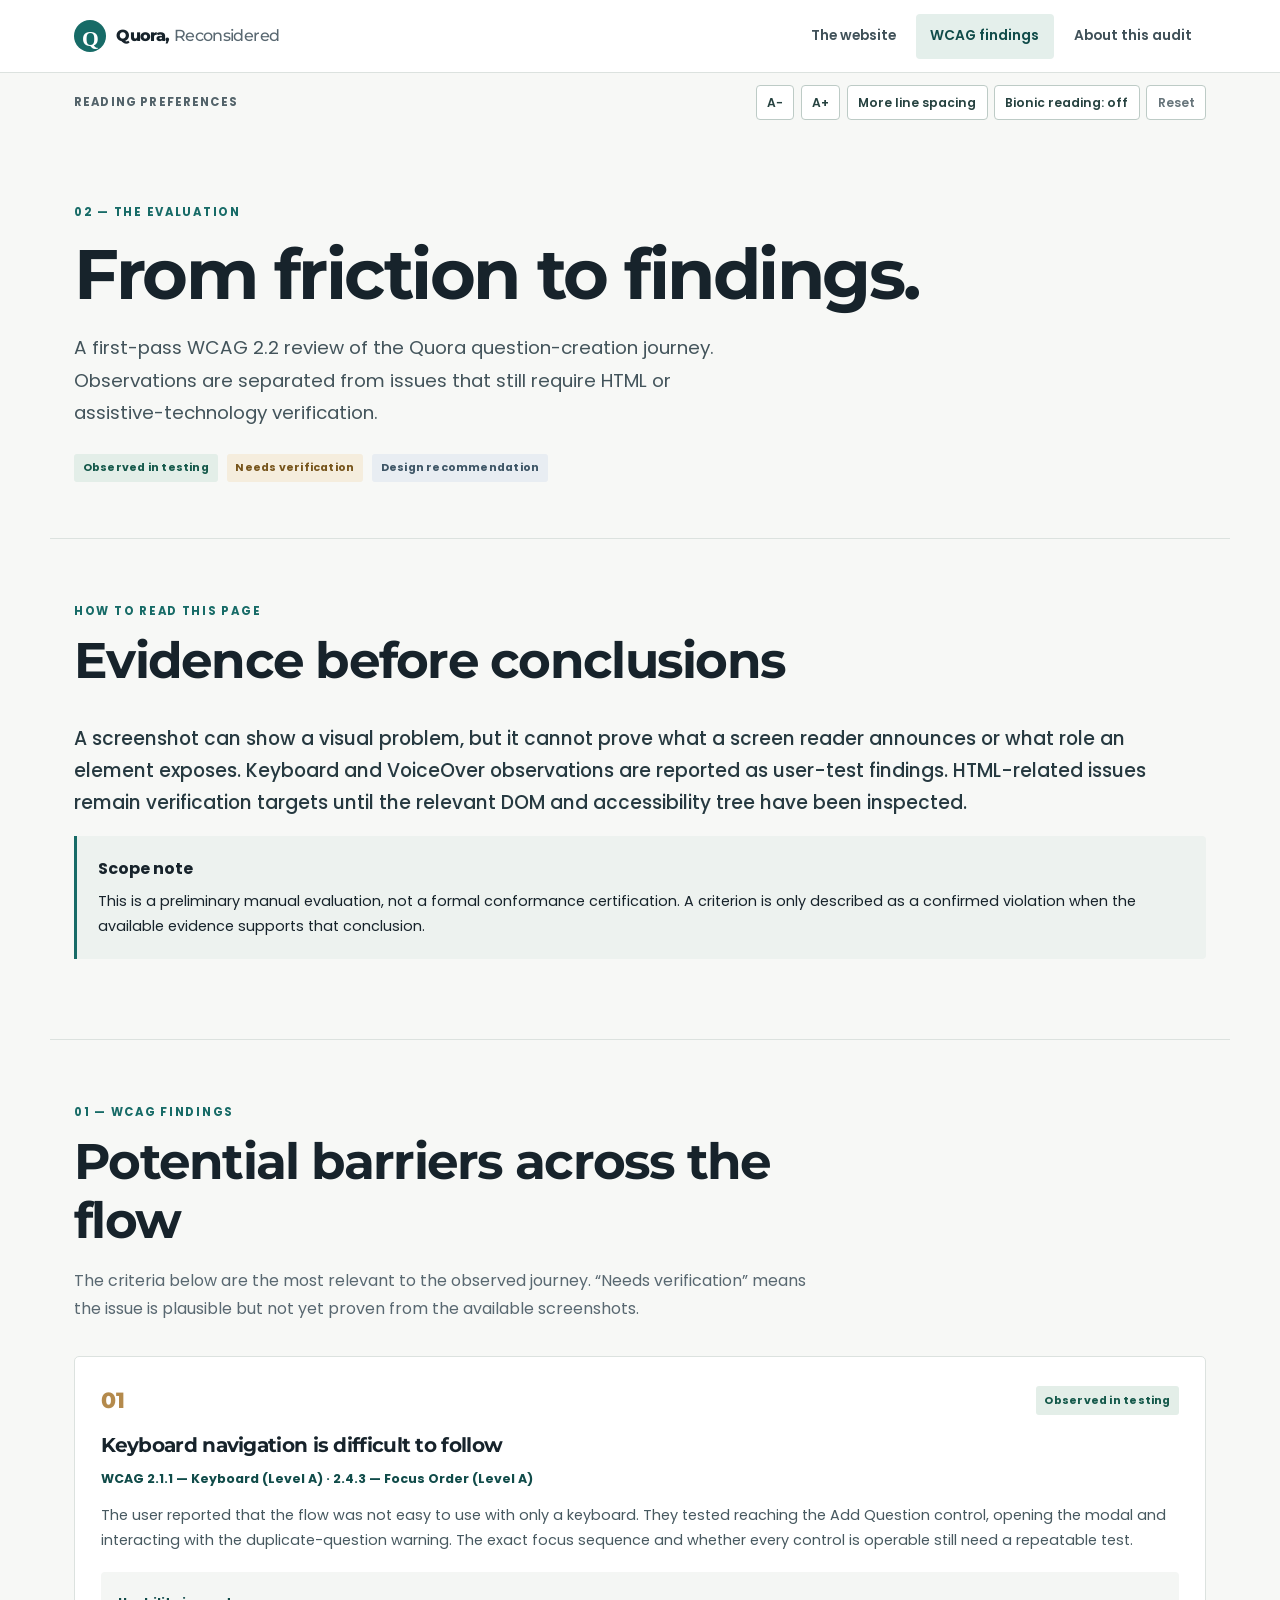
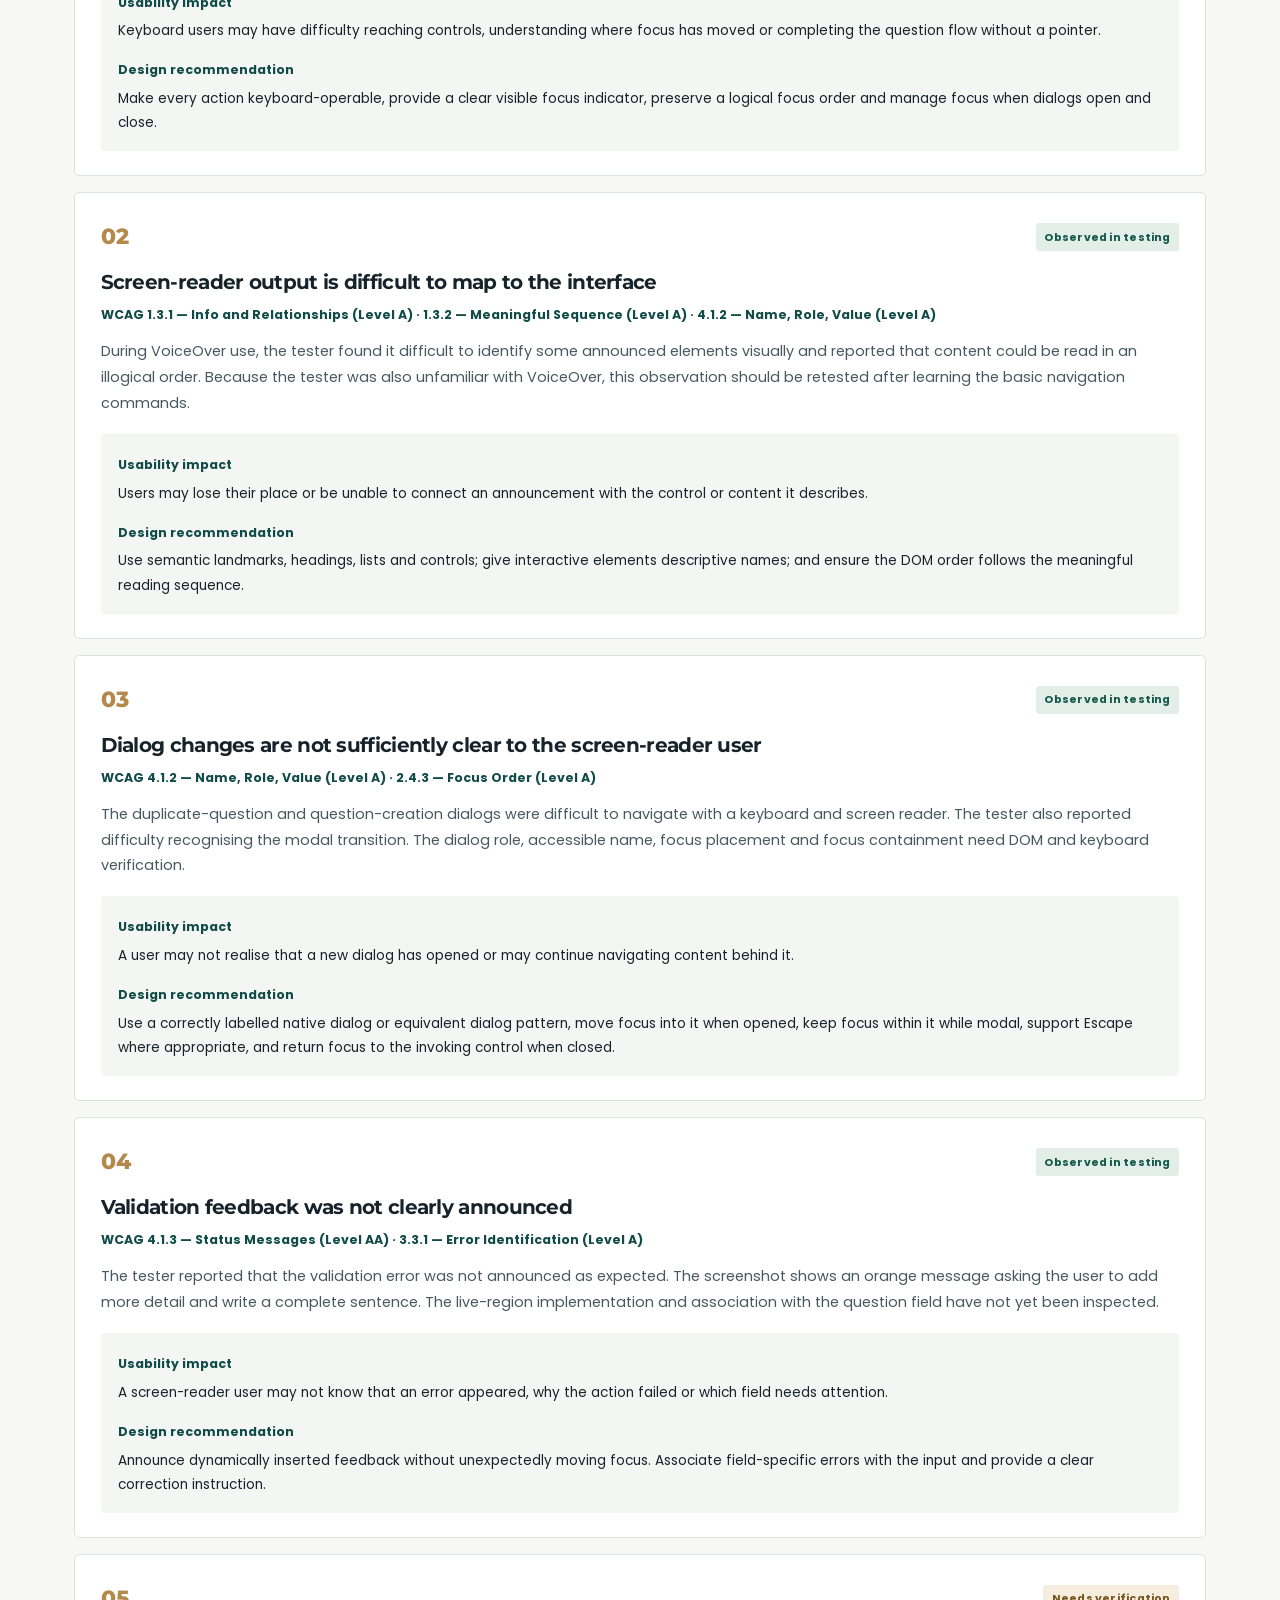
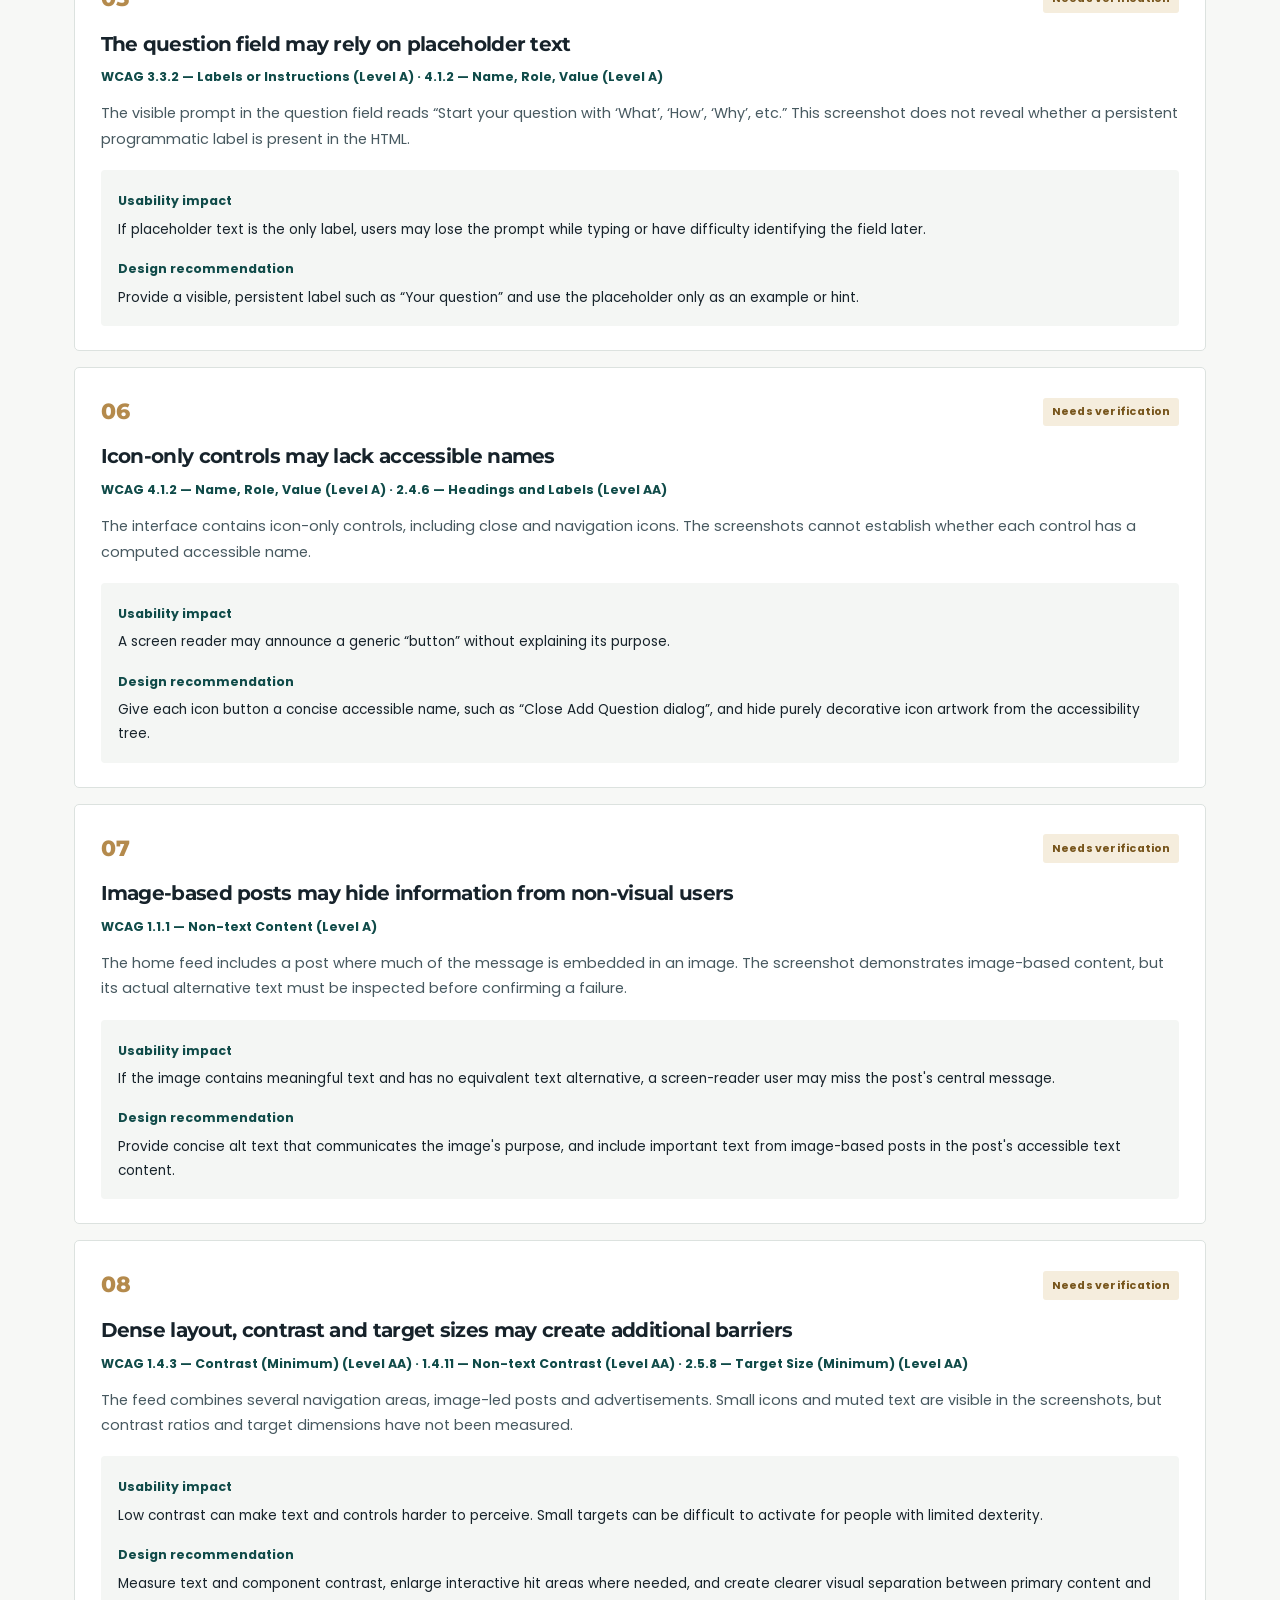
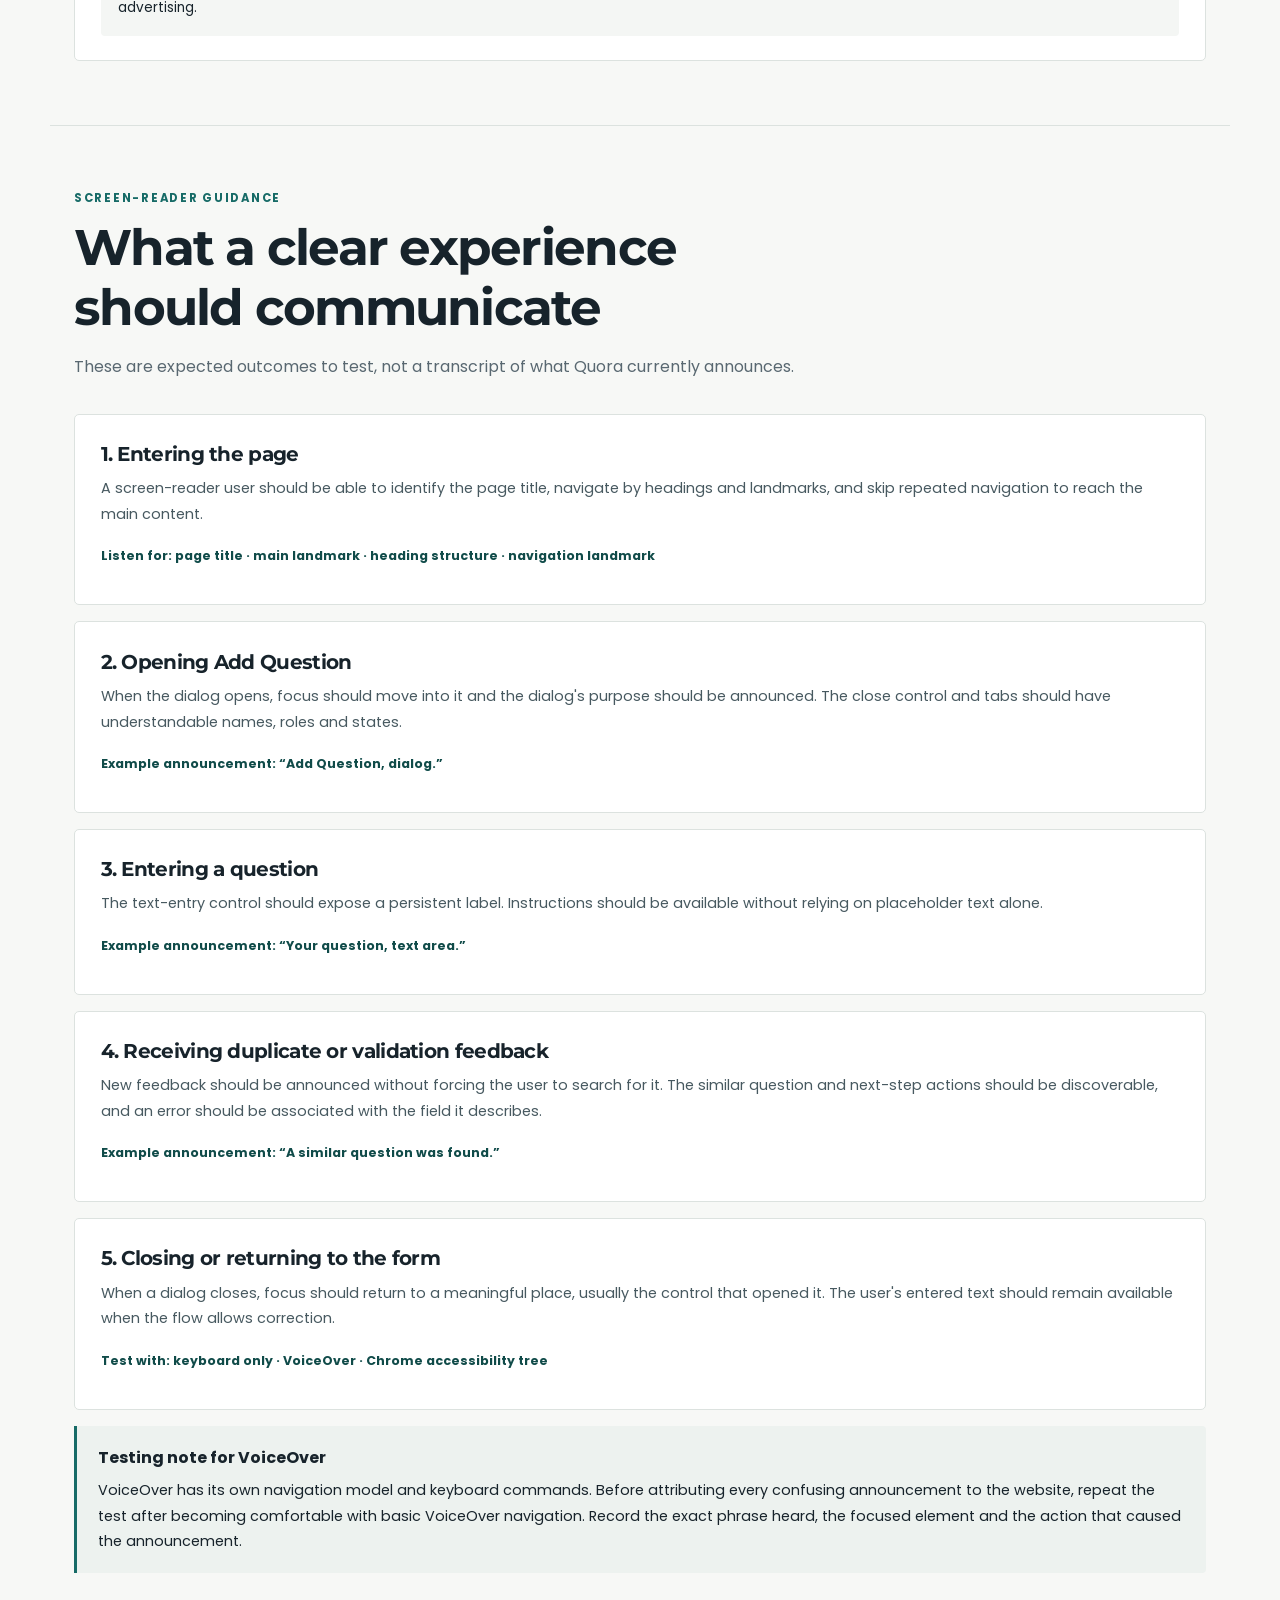
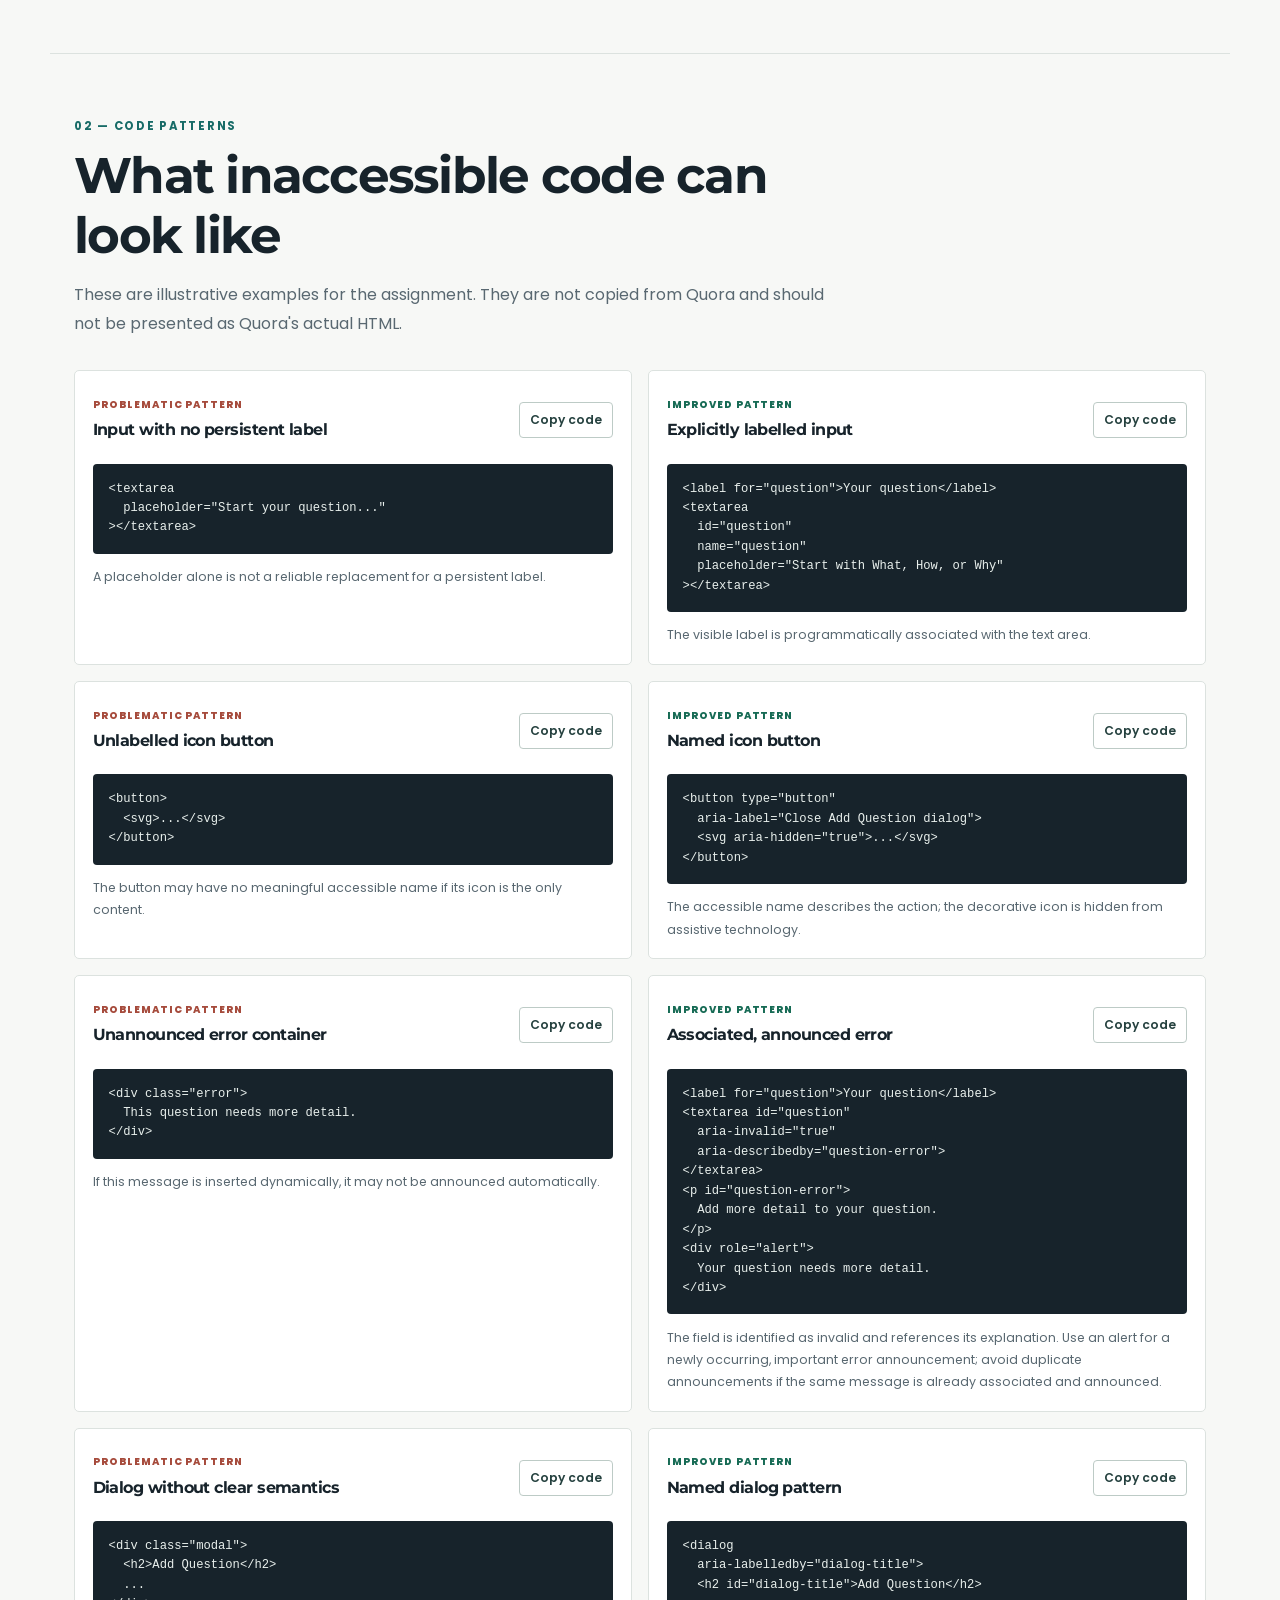
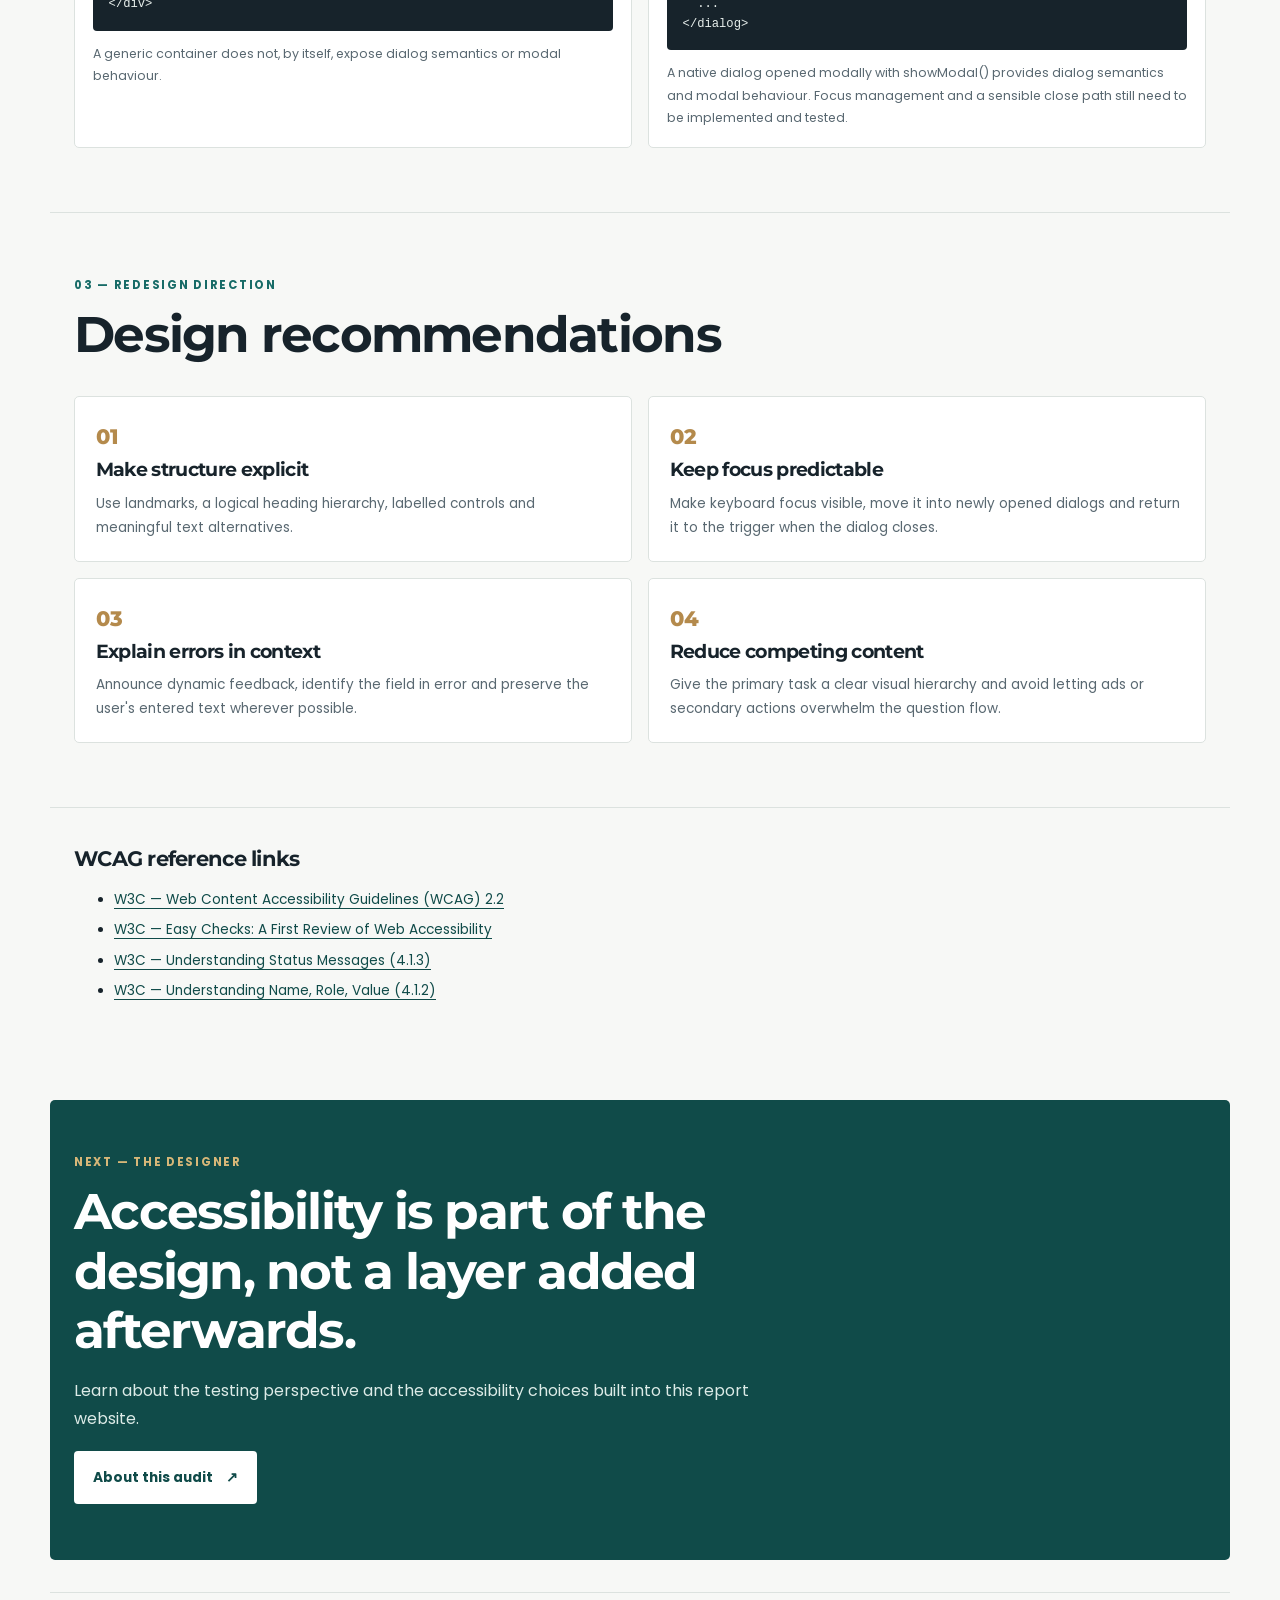
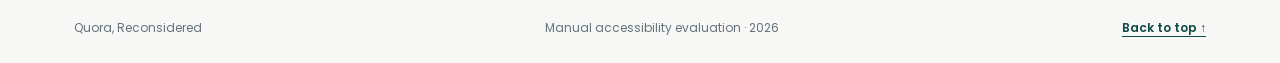
==== guidelines.html @ b7871a00 "Add files via upload" ====
<!doctype html>
<html lang="en">
<head>
  <meta charset="utf-8">
  <meta name="viewport" content="width=device-width, initial-scale=1">
  <meta name="description" content="WCAG 2.2 findings, observed barriers, code examples and accessible design recommendations for Quora's question-creation flow.">
  <title>WCAG Findings — Quora, Reconsidered</title>
  <link rel="preconnect" href="https://fonts.googleapis.com">
  <link rel="preconnect" href="https://fonts.gstatic.com" crossorigin>
  <link href="https://fonts.googleapis.com/css2?family=Montserrat:wght@500;600;700;800&family=Poppins:wght@400;500;600;700&display=swap" rel="stylesheet">
  <link rel="stylesheet" href="styles.css">
  <script src="script.js" defer></script>
</head>
<body>
  <a class="skip-link" href="#main">Skip to main content</a>
  <header class="site-header"><div class="header-inner">
    <a class="brand" href="index.html" aria-label="Quora, Reconsidered home"><span class="brand-mark" aria-hidden="true">Q</span><span>Quora, <span class="brand-light">Reconsidered</span></span></a>
    <nav class="primary-nav" aria-label="Main navigation"><a href="index.html">The website</a><a href="guidelines.html" aria-current="page">WCAG findings</a><a href="about.html">About this audit</a></nav>
  </div></header>
  <div class="reading-tools" role="region" aria-label="Reading preferences"><span class="tools-label">Reading preferences</span><div class="tool-controls">
    <button type="button" id="font-smaller" class="tool-button" aria-label="Decrease paragraph text size">A−</button><button type="button" id="font-larger" class="tool-button" aria-label="Increase paragraph text size">A+</button><button type="button" id="spacing-toggle" class="tool-button" aria-pressed="false">More line spacing</button><button type="button" id="bionic-toggle" class="tool-button" aria-pressed="false">Bionic reading: off</button><button type="button" id="reset-reading" class="tool-button tool-button-muted">Reset</button><span id="reading-status" class="sr-only" aria-live="polite"></span>
  </div></div>
  <main id="main" tabindex="-1">
    <section class="page-shell page-hero compact-hero">
      <p class="eyebrow">02 — The evaluation</p><h1>From friction to findings.</h1>
      <p class="hero-intro">A first-pass WCAG 2.2 review of the Quora question-creation journey. Observations are separated from issues that still require HTML or assistive-technology verification.</p>
      <div class="legend-row"><span class="status status-observed">Observed in testing</span><span class="status status-verify">Needs verification</span><span class="status status-design">Design recommendation</span></div>
    </section>

    <section class="page-shell section-block" aria-labelledby="approach-title">
      <div class="section-heading"><p class="eyebrow">How to read this page</p><h2 id="approach-title">Evidence before conclusions</h2></div>
      <p class="lead">A screenshot can show a visual problem, but it cannot prove what a screen reader announces or what role an element exposes. Keyboard and VoiceOver observations are reported as user-test findings. HTML-related issues remain verification targets until the relevant DOM and accessibility tree have been inspected.</p>
      <div class="callout"><strong>Scope note</strong><p>This is a preliminary manual evaluation, not a formal conformance certification. A criterion is only described as a confirmed violation when the available evidence supports that conclusion.</p></div>
    </section>

    <section class="page-shell section-block" aria-labelledby="findings-title">
      <div class="section-heading"><p class="eyebrow">01 — WCAG findings</p><h2 id="findings-title">Potential barriers across the flow</h2><p class="section-summary">The criteria below are the most relevant to the observed journey. “Needs verification” means the issue is plausible but not yet proven from the available screenshots.</p></div>
      <div class="finding-list">
        <article class="finding-card">
          <div class="finding-top"><span class="finding-number">01</span><span class="status status-observed">Observed in testing</span></div>
          <h3>Keyboard navigation is difficult to follow</h3>
          <p class="criterion">WCAG 2.1.1 — Keyboard (Level A) · 2.4.3 — Focus Order (Level A)</p>
          <p>The user reported that the flow was not easy to use with only a keyboard. They tested reaching the Add Question control, opening the modal and interacting with the duplicate-question warning. The exact focus sequence and whether every control is operable still need a repeatable test.</p>
          <div class="finding-detail"><strong>Usability impact</strong><p>Keyboard users may have difficulty reaching controls, understanding where focus has moved or completing the question flow without a pointer.</p><strong>Design recommendation</strong><p>Make every action keyboard-operable, provide a clear visible focus indicator, preserve a logical focus order and manage focus when dialogs open and close.</p></div>
        </article>
        <article class="finding-card">
          <div class="finding-top"><span class="finding-number">02</span><span class="status status-observed">Observed in testing</span></div>
          <h3>Screen-reader output is difficult to map to the interface</h3>
          <p class="criterion">WCAG 1.3.1 — Info and Relationships (Level A) · 1.3.2 — Meaningful Sequence (Level A) · 4.1.2 — Name, Role, Value (Level A)</p>
          <p>During VoiceOver use, the tester found it difficult to identify some announced elements visually and reported that content could be read in an illogical order. Because the tester was also unfamiliar with VoiceOver, this observation should be retested after learning the basic navigation commands.</p>
          <div class="finding-detail"><strong>Usability impact</strong><p>Users may lose their place or be unable to connect an announcement with the control or content it describes.</p><strong>Design recommendation</strong><p>Use semantic landmarks, headings, lists and controls; give interactive elements descriptive names; and ensure the DOM order follows the meaningful reading sequence.</p></div>
        </article>
        <article class="finding-card">
          <div class="finding-top"><span class="finding-number">03</span><span class="status status-observed">Observed in testing</span></div>
          <h3>Dialog changes are not sufficiently clear to the screen-reader user</h3>
          <p class="criterion">WCAG 4.1.2 — Name, Role, Value (Level A) · 2.4.3 — Focus Order (Level A)</p>
          <p>The duplicate-question and question-creation dialogs were difficult to navigate with a keyboard and screen reader. The tester also reported difficulty recognising the modal transition. The dialog role, accessible name, focus placement and focus containment need DOM and keyboard verification.</p>
          <div class="finding-detail"><strong>Usability impact</strong><p>A user may not realise that a new dialog has opened or may continue navigating content behind it.</p><strong>Design recommendation</strong><p>Use a correctly labelled native dialog or equivalent dialog pattern, move focus into it when opened, keep focus within it while modal, support Escape where appropriate, and return focus to the invoking control when closed.</p></div>
        </article>
        <article class="finding-card">
          <div class="finding-top"><span class="finding-number">04</span><span class="status status-observed">Observed in testing</span></div>
          <h3>Validation feedback was not clearly announced</h3>
          <p class="criterion">WCAG 4.1.3 — Status Messages (Level AA) · 3.3.1 — Error Identification (Level A)</p>
          <p>The tester reported that the validation error was not announced as expected. The screenshot shows an orange message asking the user to add more detail and write a complete sentence. The live-region implementation and association with the question field have not yet been inspected.</p>
          <div class="finding-detail"><strong>Usability impact</strong><p>A screen-reader user may not know that an error appeared, why the action failed or which field needs attention.</p><strong>Design recommendation</strong><p>Announce dynamically inserted feedback without unexpectedly moving focus. Associate field-specific errors with the input and provide a clear correction instruction.</p></div>
        </article>
        <article class="finding-card">
          <div class="finding-top"><span class="finding-number">05</span><span class="status status-verify">Needs verification</span></div>
          <h3>The question field may rely on placeholder text</h3>
          <p class="criterion">WCAG 3.3.2 — Labels or Instructions (Level A) · 4.1.2 — Name, Role, Value (Level A)</p>
          <p>The visible prompt in the question field reads “Start your question with ‘What’, ‘How’, ‘Why’, etc.” This screenshot does not reveal whether a persistent programmatic label is present in the HTML.</p>
          <div class="finding-detail"><strong>Usability impact</strong><p>If placeholder text is the only label, users may lose the prompt while typing or have difficulty identifying the field later.</p><strong>Design recommendation</strong><p>Provide a visible, persistent label such as “Your question” and use the placeholder only as an example or hint.</p></div>
        </article>
        <article class="finding-card">
          <div class="finding-top"><span class="finding-number">06</span><span class="status status-verify">Needs verification</span></div>
          <h3>Icon-only controls may lack accessible names</h3>
          <p class="criterion">WCAG 4.1.2 — Name, Role, Value (Level A) · 2.4.6 — Headings and Labels (Level AA)</p>
          <p>The interface contains icon-only controls, including close and navigation icons. The screenshots cannot establish whether each control has a computed accessible name.</p>
          <div class="finding-detail"><strong>Usability impact</strong><p>A screen reader may announce a generic “button” without explaining its purpose.</p><strong>Design recommendation</strong><p>Give each icon button a concise accessible name, such as “Close Add Question dialog”, and hide purely decorative icon artwork from the accessibility tree.</p></div>
        </article>
        <article class="finding-card">
          <div class="finding-top"><span class="finding-number">07</span><span class="status status-verify">Needs verification</span></div>
          <h3>Image-based posts may hide information from non-visual users</h3>
          <p class="criterion">WCAG 1.1.1 — Non-text Content (Level A)</p>
          <p>The home feed includes a post where much of the message is embedded in an image. The screenshot demonstrates image-based content, but its actual alternative text must be inspected before confirming a failure.</p>
          <div class="finding-detail"><strong>Usability impact</strong><p>If the image contains meaningful text and has no equivalent text alternative, a screen-reader user may miss the post's central message.</p><strong>Design recommendation</strong><p>Provide concise alt text that communicates the image's purpose, and include important text from image-based posts in the post's accessible text content.</p></div>
        </article>
        <article class="finding-card">
          <div class="finding-top"><span class="finding-number">08</span><span class="status status-verify">Needs verification</span></div>
          <h3>Dense layout, contrast and target sizes may create additional barriers</h3>
          <p class="criterion">WCAG 1.4.3 — Contrast (Minimum) (Level AA) · 1.4.11 — Non-text Contrast (Level AA) · 2.5.8 — Target Size (Minimum) (Level AA)</p>
          <p>The feed combines several navigation areas, image-led posts and advertisements. Small icons and muted text are visible in the screenshots, but contrast ratios and target dimensions have not been measured.</p>
          <div class="finding-detail"><strong>Usability impact</strong><p>Low contrast can make text and controls harder to perceive. Small targets can be difficult to activate for people with limited dexterity.</p><strong>Design recommendation</strong><p>Measure text and component contrast, enlarge interactive hit areas where needed, and create clearer visual separation between primary content and advertising.</p></div>
        </article>
      </div>
    </section>

    <section class="page-shell section-block" aria-labelledby="screenreader-title">
      <div class="section-heading"><p class="eyebrow">Screen-reader guidance</p><h2 id="screenreader-title">What a clear experience should communicate</h2><p class="section-summary">These are expected outcomes to test, not a transcript of what Quora currently announces.</p></div>
      <div class="finding-list">
        <article class="finding-card"><h3>1. Entering the page</h3><p>A screen-reader user should be able to identify the page title, navigate by headings and landmarks, and skip repeated navigation to reach the main content.</p><p class="criterion">Listen for: page title · main landmark · heading structure · navigation landmark</p></article>
        <article class="finding-card"><h3>2. Opening Add Question</h3><p>When the dialog opens, focus should move into it and the dialog's purpose should be announced. The close control and tabs should have understandable names, roles and states.</p><p class="criterion">Example announcement: “Add Question, dialog.”</p></article>
        <article class="finding-card"><h3>3. Entering a question</h3><p>The text-entry control should expose a persistent label. Instructions should be available without relying on placeholder text alone.</p><p class="criterion">Example announcement: “Your question, text area.”</p></article>
        <article class="finding-card"><h3>4. Receiving duplicate or validation feedback</h3><p>New feedback should be announced without forcing the user to search for it. The similar question and next-step actions should be discoverable, and an error should be associated with the field it describes.</p><p class="criterion">Example announcement: “A similar question was found.”</p></article>
        <article class="finding-card"><h3>5. Closing or returning to the form</h3><p>When a dialog closes, focus should return to a meaningful place, usually the control that opened it. The user's entered text should remain available when the flow allows correction.</p><p class="criterion">Test with: keyboard only · VoiceOver · Chrome accessibility tree</p></article>
      </div>
      <div class="callout"><strong>Testing note for VoiceOver</strong><p>VoiceOver has its own navigation model and keyboard commands. Before attributing every confusing announcement to the website, repeat the test after becoming comfortable with basic VoiceOver navigation. Record the exact phrase heard, the focused element and the action that caused the announcement.</p></div>
    </section>

    <section class="page-shell section-block" aria-labelledby="code-title">
      <div class="section-heading"><p class="eyebrow">02 — Code patterns</p><h2 id="code-title">What inaccessible code can look like</h2><p class="section-summary">These are illustrative examples for the assignment. They are not copied from Quora and should not be presented as Quora's actual HTML.</p></div>
      <div class="code-grid">
        <article class="code-card"><div class="code-heading"><div><span class="code-label bad">Problematic pattern</span><h3>Input with no persistent label</h3></div><button class="copy-button" type="button" data-copy="bad-input">Copy code</button></div><pre><code id="bad-input">&lt;textarea
  placeholder="Start your question..."
&gt;&lt;/textarea&gt;</code></pre><p class="code-explain">A placeholder alone is not a reliable replacement for a persistent label.</p></article>
        <article class="code-card"><div class="code-heading"><div><span class="code-label good">Improved pattern</span><h3>Explicitly labelled input</h3></div><button class="copy-button" type="button" data-copy="good-input">Copy code</button></div><pre><code id="good-input">&lt;label for="question"&gt;Your question&lt;/label&gt;
&lt;textarea
  id="question"
  name="question"
  placeholder="Start with What, How, or Why"
&gt;&lt;/textarea&gt;</code></pre><p class="code-explain">The visible label is programmatically associated with the text area.</p></article>

        <article class="code-card"><div class="code-heading"><div><span class="code-label bad">Problematic pattern</span><h3>Unlabelled icon button</h3></div><button class="copy-button" type="button" data-copy="bad-button">Copy code</button></div><pre><code id="bad-button">&lt;button&gt;
  &lt;svg&gt;...&lt;/svg&gt;
&lt;/button&gt;</code></pre><p class="code-explain">The button may have no meaningful accessible name if its icon is the only content.</p></article>
        <article class="code-card"><div class="code-heading"><div><span class="code-label good">Improved pattern</span><h3>Named icon button</h3></div><button class="copy-button" type="button" data-copy="good-button">Copy code</button></div><pre><code id="good-button">&lt;button type="button"
  aria-label="Close Add Question dialog"&gt;
  &lt;svg aria-hidden="true"&gt;...&lt;/svg&gt;
&lt;/button&gt;</code></pre><p class="code-explain">The accessible name describes the action; the decorative icon is hidden from assistive technology.</p></article>

        <article class="code-card"><div class="code-heading"><div><span class="code-label bad">Problematic pattern</span><h3>Unannounced error container</h3></div><button class="copy-button" type="button" data-copy="bad-error">Copy code</button></div><pre><code id="bad-error">&lt;div class="error"&gt;
  This question needs more detail.
&lt;/div&gt;</code></pre><p class="code-explain">If this message is inserted dynamically, it may not be announced automatically.</p></article>
        <article class="code-card"><div class="code-heading"><div><span class="code-label good">Improved pattern</span><h3>Associated, announced error</h3></div><button class="copy-button" type="button" data-copy="good-error">Copy code</button></div><pre><code id="good-error">&lt;label for="question"&gt;Your question&lt;/label&gt;
&lt;textarea id="question"
  aria-invalid="true"
  aria-describedby="question-error"&gt;
&lt;/textarea&gt;
&lt;p id="question-error"&gt;
  Add more detail to your question.
&lt;/p&gt;
&lt;div role="alert"&gt;
  Your question needs more detail.
&lt;/div&gt;</code></pre><p class="code-explain">The field is identified as invalid and references its explanation. Use an alert for a newly occurring, important error announcement; avoid duplicate announcements if the same message is already associated and announced.</p></article>

        <article class="code-card"><div class="code-heading"><div><span class="code-label bad">Problematic pattern</span><h3>Dialog without clear semantics</h3></div><button class="copy-button" type="button" data-copy="bad-dialog">Copy code</button></div><pre><code id="bad-dialog">&lt;div class="modal"&gt;
  &lt;h2&gt;Add Question&lt;/h2&gt;
  ...
&lt;/div&gt;</code></pre><p class="code-explain">A generic container does not, by itself, expose dialog semantics or modal behaviour.</p></article>
        <article class="code-card"><div class="code-heading"><div><span class="code-label good">Improved pattern</span><h3>Named dialog pattern</h3></div><button class="copy-button" type="button" data-copy="good-dialog">Copy code</button></div><pre><code id="good-dialog">&lt;dialog
  aria-labelledby="dialog-title"&gt;
  &lt;h2 id="dialog-title"&gt;Add Question&lt;/h2&gt;
  ...
&lt;/dialog&gt;</code></pre><p class="code-explain">A native dialog opened modally with showModal() provides dialog semantics and modal behaviour. Focus management and a sensible close path still need to be implemented and tested.</p></article>
      </div>
    </section>

    <section class="page-shell section-block" aria-labelledby="priorities-title">
      <div class="section-heading"><p class="eyebrow">03 — Redesign direction</p><h2 id="priorities-title">Design recommendations</h2></div>
      <div class="recommendation-grid">
        <article><span>01</span><h3>Make structure explicit</h3><p>Use landmarks, a logical heading hierarchy, labelled controls and meaningful text alternatives.</p></article>
        <article><span>02</span><h3>Keep focus predictable</h3><p>Make keyboard focus visible, move it into newly opened dialogs and return it to the trigger when the dialog closes.</p></article>
        <article><span>03</span><h3>Explain errors in context</h3><p>Announce dynamic feedback, identify the field in error and preserve the user's entered text wherever possible.</p></article>
        <article><span>04</span><h3>Reduce competing content</h3><p>Give the primary task a clear visual hierarchy and avoid letting ads or secondary actions overwhelm the question flow.</p></article>
      </div>
    </section>

    <section class="page-shell references">
      <h2>WCAG reference links</h2>
      <ul>
        <li><a href="https://www.w3.org/TR/WCAG22/" target="_blank" rel="noopener">W3C — Web Content Accessibility Guidelines (WCAG) 2.2</a></li>
        <li><a href="https://www.w3.org/WAI/test-evaluate/preliminary/" target="_blank" rel="noopener">W3C — Easy Checks: A First Review of Web Accessibility</a></li>
        <li><a href="https://www.w3.org/WAI/WCAG22/Understanding/status-messages.html" target="_blank" rel="noopener">W3C — Understanding Status Messages (4.1.3)</a></li>
        <li><a href="https://www.w3.org/WAI/WCAG22/Understanding/name-role-value.html" target="_blank" rel="noopener">W3C — Understanding Name, Role, Value (4.1.2)</a></li>
      </ul>
    </section>
    <section class="page-shell closing-band"><p class="eyebrow">NEXT — THE DESIGNER</p><h2>Accessibility is part of the design, not a layer added afterwards.</h2><p>Learn about the testing perspective and the accessibility choices built into this report website.</p><a class="button button-light" href="about.html">About this audit <span aria-hidden="true">↗</span></a></section>
  </main>
  <footer class="site-footer"><span>Quora, Reconsidered</span><span>Manual accessibility evaluation · 2026</span><a href="#main">Back to top ↑</a></footer>
</body>
</html>
---- styles.css ----
@import url('https://fonts.googleapis.com/css2?family=Montserrat:wght@500;600;700;800&family=Poppins:wght@400;500;600;700&display=swap');
:root{--ink:#17232b;--muted:#596871;--paper:#f7f8f6;--white:#fff;--line:#dce2df;--teal:#176b67;--teal-dark:#104b49;--mint:#e4efeb;--gold:#d7a75b;--rose:#f6e8e4;--blue:#e7eef2;--body-size:1rem;--line-height:1.78;--para-space:1.1rem}
*{box-sizing:border-box}
html{scroll-behavior:smooth;scroll-padding-top:7.5rem}
body{margin:0;background:var(--paper);color:var(--ink);font-family:'Poppins',Arial,sans-serif;font-size:var(--body-size);line-height:var(--line-height);-webkit-font-smoothing:antialiased}
p,li,dd{font-size:var(--body-size);line-height:var(--line-height)}
p{margin:0 0 var(--para-space)}
h1,h2,h3,h4{font-family:'Montserrat','Poppins',Arial,sans-serif;line-height:1.2;letter-spacing:-.035em;color:var(--ink)}
h1{font-size:clamp(2.7rem,6vw,5.5rem);font-weight:700;max-width:850px;margin:.65rem 0 1.35rem}
h2{font-size:clamp(2rem,4vw,3.1rem);font-weight:700;margin:.4rem 0 1rem}
h3{font-size:1.2rem;font-weight:700;margin:.2rem 0 .65rem}
a{color:var(--teal-dark);text-underline-offset:4px}
a:hover{text-decoration-thickness:2px}
button{font:inherit}
:focus-visible{outline:3px solid #bd7726!important;outline-offset:4px!important;border-radius:3px}
.skip-link{position:absolute;left:1rem;top:-5rem;background:#fff;color:#102d2c;padding:.8rem 1rem;z-index:1000;border:2px solid var(--teal);border-radius:5px}
.skip-link:focus{top:1rem}
.site-header{background:rgba(255,255,255,.96);border-bottom:1px solid var(--line);position:sticky;top:0;z-index:50;backdrop-filter:blur(12px)}
.header-inner{max-width:1180px;margin:auto;padding:.85rem 1.5rem;display:flex;align-items:center;justify-content:space-between;gap:2rem}
.brand{display:flex;align-items:center;gap:.65rem;text-decoration:none;color:var(--ink);font-family:'Montserrat',sans-serif;font-weight:800;letter-spacing:-.04em;white-space:nowrap}
.brand-mark{display:grid;place-items:center;width:2rem;height:2rem;background:var(--teal);color:#fff;border-radius:50%;font-family:Georgia,serif;font-size:1.35rem}
.brand-light{font-weight:500;color:var(--muted)}
.primary-nav{display:flex;align-items:center;gap:.35rem;flex-wrap:wrap}
.primary-nav a{padding:.65rem .9rem;text-decoration:none;color:#405159;font-size:.86rem;font-weight:600;border-radius:4px}
.primary-nav a:hover,.primary-nav a[aria-current="page"]{background:var(--mint);color:var(--teal-dark)}
.reading-tools{max-width:1180px;margin:0 auto;padding:.7rem 1.5rem;display:flex;align-items:center;justify-content:space-between;gap:1rem}
.tools-label{font-size:.72rem;text-transform:uppercase;letter-spacing:.1em;font-weight:700;color:#53636a}
.tool-controls{display:flex;gap:.4rem;align-items:center;flex-wrap:wrap}
.tool-button,.copy-button{border:1px solid #bdcbc6;background:#fff;color:#25413f;padding:.38rem .65rem;border-radius:4px;font-size:.76rem;font-weight:600;cursor:pointer}
.tool-button:hover,.copy-button:hover{background:var(--mint);border-color:var(--teal)}
.tool-button-muted{color:#66747a}
.page-shell{max-width:1180px;margin:0 auto;padding-left:1.5rem;padding-right:1.5rem}
.hero{padding-top:5rem;padding-bottom:5rem;display:grid;grid-template-columns:minmax(0,1.6fr) minmax(270px,.8fr);gap:4rem;align-items:center}
.eyebrow{font-size:.72rem!important;line-height:1.4!important;font-weight:700;letter-spacing:.15em;text-transform:uppercase;color:var(--teal);margin:0 0 .75rem}
.hero-intro{font-size:1.16rem;max-width:690px;color:#43545b;line-height:1.75}
.hero-actions{display:flex;gap:1.3rem;align-items:center;flex-wrap:wrap;margin-top:2rem}
.button{display:inline-flex;align-items:center;gap:.8rem;text-decoration:none;padding:.9rem 1.2rem;border-radius:4px;font-size:.86rem;font-weight:700}
.button-dark{background:var(--teal-dark);color:#fff}
.button-dark:hover{background:#0b3a38}
.text-link{font-weight:600;font-size:.88rem}
.hero-note{background:#edf2ef;border:1px solid #d5e0da;padding:1.6rem 1.7rem;border-radius:6px}
.note-index,.card-kicker{font-size:.68rem;letter-spacing:.13em;font-weight:700;color:var(--teal)}
.note-quote{font-family:'Montserrat',sans-serif;font-size:1.38rem;line-height:1.5;font-weight:600;margin:1rem 0}
.note-rule{height:1px;background:#cbd8d1;margin:1.2rem 0}
.meta-list{margin:0}
.meta-list div{display:grid;grid-template-columns:100px 1fr;gap:.7rem;padding:.45rem 0;border-bottom:1px solid #d9e1dc}
.meta-list div:last-child{border:0}
.meta-list dt{font-size:.72rem;color:#65746f;font-weight:600}
.meta-list dd{font-size:.76rem;margin:0;font-weight:600;line-height:1.5}
.section-block{padding-top:4rem;padding-bottom:4rem;border-top:1px solid var(--line)}
.section-heading{max-width:760px;margin-bottom:2rem}
.section-summary{color:var(--muted);max-width:760px}
.two-column{display:grid;grid-template-columns:1.2fr .8fr;gap:3rem;align-items:start}
.lead{font-size:1.18rem;line-height:1.7;font-weight:500;color:#263940}
.context-card{background:#edf2ef;border-left:3px solid var(--teal);padding:1.4rem 1.5rem;border-radius:0 5px 5px 0}
.context-card p:last-child{margin-bottom:0}
.small-note{font-size:.82rem;color:var(--muted)}
.method-grid{display:grid;grid-template-columns:repeat(4,1fr);gap:1rem}
.method-card{background:#fff;border:1px solid var(--line);padding:1.25rem;border-radius:5px}
.method-number{display:block;color:var(--gold);font-family:'Montserrat',sans-serif;font-size:1.3rem;font-weight:800;margin-bottom:1.1rem}
.method-card p{font-size:.88rem;color:var(--muted);margin:0}
.method-caveat{background:#f2eee5;border-left:3px solid var(--gold);padding:1rem 1.2rem;margin-top:1.3rem;font-size:.88rem}
.journey{list-style:none;padding:0;margin:0;display:grid;grid-template-columns:repeat(5,1fr);gap:.75rem;counter-reset:journey}
.journey li{border-top:2px solid var(--teal);padding:1rem .8rem 1.1rem;background:#fff;display:flex;flex-direction:column;gap:.8rem}
.journey-step{font-family:'Montserrat',sans-serif;font-size:1.45rem;font-weight:800;color:#b38a4c}
.journey h3{font-size:1rem}
.journey p{font-size:.82rem;color:var(--muted);margin-bottom:.5rem}
.journey a{font-size:.78rem;font-weight:700}
.evidence-grid{display:grid;grid-template-columns:repeat(2,1fr);gap:1.4rem}
.evidence-card{margin:0;background:#fff;border:1px solid var(--line);border-radius:5px;overflow:hidden}
.evidence-card>a{display:block;background:#202020}
.evidence-card img{display:block;width:100%;height:auto;max-height:340px;object-fit:contain}
.evidence-card figcaption{padding:1.1rem 1.2rem}
.evidence-card figcaption span{display:block;font-size:.65rem;letter-spacing:.12em;color:var(--teal);font-weight:700;margin-bottom:.45rem}
.evidence-card figcaption strong{font-family:'Montserrat',sans-serif;font-size:1rem}
.evidence-card figcaption p{font-size:.82rem;color:var(--muted);margin:.4rem 0 0}
.devtools-note{margin-top:1.6rem;padding:1.5rem;background:#eaf0f2;border-radius:5px;display:grid;grid-template-columns:.8fr 1.2fr;gap:1.5rem}
.devtools-note h3{margin:.5rem 0}
.devtools-note p{font-size:.84rem;color:#52636a}
.devtools-images{display:grid;grid-template-columns:1fr 1fr;gap:.8rem}
.devtools-images figure{margin:0}
.devtools-images img{width:100%;height:130px;object-fit:cover;object-position:top;border:1px solid #c7d1d5}
.devtools-images figcaption{font-size:.72rem;color:#53636a;margin-top:.35rem}
.closing-band{background:var(--teal-dark);color:#fff;padding-top:3.4rem;padding-bottom:3.5rem;margin-top:2rem;margin-bottom:2rem;border-radius:5px}
.closing-band h2{color:#fff;max-width:760px}
.closing-band p:not(.eyebrow){color:#dcebe7;max-width:690px}
.closing-band .eyebrow{color:#d7b778}
.button-light{background:#fff;color:var(--teal-dark)}
.footer-light-link{color:#fff;font-weight:600;font-size:.86rem}
.site-footer{max-width:1180px;margin:auto;padding:1.5rem;display:flex;justify-content:space-between;gap:1rem;flex-wrap:wrap;border-top:1px solid var(--line);font-size:.75rem;color:#64737a}
.site-footer a{font-weight:600}
.compact-hero{padding-top:4.5rem;padding-bottom:3.5rem}
.compact-hero h1{font-size:clamp(2.8rem,5.5vw,4.8rem);margin-bottom:1rem}
.legend-row{display:flex;gap:.55rem;flex-wrap:wrap;margin-top:1.5rem}
.status{display:inline-flex;align-items:center;padding:.28rem .55rem;border-radius:3px;font-size:.68rem;font-weight:700;letter-spacing:.02em}
.status-observed{background:#e3eee8;color:#15594b}
.status-verify{background:#f5eddd;color:#77551c}
.status-design{background:#e8edf2;color:#3e5666}
.callout{padding:1.15rem 1.3rem;background:#edf2ef;border-left:3px solid var(--teal);margin:1rem 0;border-radius:0 4px 4px 0}
.callout p{margin:.35rem 0 0;font-size:.9rem}
.finding-list{display:grid;gap:1rem}
.finding-card{background:#fff;border:1px solid var(--line);padding:1.5rem 1.6rem;border-radius:5px}
.finding-top{display:flex;align-items:center;justify-content:space-between;gap:1rem;margin-bottom:.8rem}
.finding-number{font-family:'Montserrat',sans-serif;font-size:1.4rem;font-weight:800;color:#b48a4c}
.finding-card h3{font-size:1.25rem}
.criterion{font-size:.78rem;font-weight:700;color:var(--teal-dark);margin:.4rem 0 .8rem}
.finding-card>p:not(.criterion){color:#475960;font-size:.9rem}
.finding-detail{background:#f4f6f4;padding:1rem 1.1rem;border-radius:4px;margin-top:1rem}
.finding-detail strong{font-size:.78rem;color:var(--teal-dark)}
.finding-detail p{font-size:.85rem;margin:.2rem 0 .75rem}
.finding-detail p:last-child{margin-bottom:0}
.code-grid{display:grid;grid-template-columns:1fr 1fr;gap:1rem}
.code-card{background:#fff;border:1px solid var(--line);border-radius:5px;padding:1.1rem;min-width:0}
.code-heading{display:flex;justify-content:space-between;align-items:center;gap:.6rem}
.code-heading h3{font-size:.98rem;margin:.25rem 0 .7rem}
.code-label{font-size:.62rem;text-transform:uppercase;letter-spacing:.1em;font-weight:800}
.code-label.bad{color:#a64b3c}.code-label.good{color:#176b55}
pre{overflow:auto;background:#17232b;color:#e9f0ed;padding:1rem;border-radius:4px;font-size:.76rem;line-height:1.6;white-space:pre}
pre code{font-family:ui-monospace,SFMono-Regular,Consolas,monospace}
.code-explain{font-size:.78rem;color:var(--muted);margin:.75rem 0 0}
.recommendation-grid{display:grid;grid-template-columns:repeat(2,1fr);gap:1rem}
.recommendation-grid article,.accessibility-grid article{background:#fff;border:1px solid var(--line);padding:1.3rem;border-radius:5px}
.recommendation-grid article>span{font-family:'Montserrat',sans-serif;font-size:1.3rem;color:#b48a4c;font-weight:800}
.recommendation-grid p,.accessibility-grid p{font-size:.85rem;color:var(--muted);margin:0}
.references{padding-top:2rem;padding-bottom:3rem;border-top:1px solid var(--line)}
.references h2{font-size:1.3rem}
.references li{font-size:.85rem;margin:.4rem 0}
.accessibility-grid{display:grid;grid-template-columns:repeat(3,1fr);gap:1rem}
.feature-icon{display:grid;place-items:center;width:2.5rem;height:2.5rem;background:var(--mint);color:var(--teal-dark);border-radius:50%;font-family:'Montserrat',sans-serif;font-weight:800;margin-bottom:1rem}
.accessibility-grid h3{font-size:1rem}
.plain-list{padding-left:1.3rem}
.plain-list li{padding-left:.4rem;margin:.7rem 0;color:#475960}
body.more-spacing{--line-height:2.05;--para-space:1.8rem}
body.bionic-mode .bionic-word strong{font-weight:800;color:var(--teal-dark)}
.sr-only{position:absolute!important;width:1px!important;height:1px!important;padding:0!important;margin:-1px!important;overflow:hidden!important;clip:rect(0,0,0,0)!important;white-space:nowrap!important;border:0!important}
@media(max-width:900px){.hero{grid-template-columns:1fr;gap:2rem;padding-top:3.5rem}.hero-note{max-width:650px}.method-grid{grid-template-columns:repeat(2,1fr)}.journey{grid-template-columns:repeat(2,1fr)}.devtools-note{grid-template-columns:1fr}.accessibility-grid{grid-template-columns:repeat(2,1fr)}}
@media(max-width:650px){.header-inner{align-items:flex-start;flex-direction:column;gap:.7rem;padding:.8rem 1rem}.primary-nav{width:100%;gap:.15rem}.primary-nav a{padding:.55rem .5rem;font-size:.75rem}.reading-tools{align-items:flex-start;flex-direction:column;padding:.7rem 1rem}.tool-controls{gap:.35rem}.page-shell{padding-left:1rem;padding-right:1rem}.hero{padding-top:2.7rem;padding-bottom:3rem}h1{font-size:2.65rem}.two-column,.evidence-grid,.code-grid,.recommendation-grid{grid-template-columns:1fr}.method-grid,.journey,.accessibility-grid{grid-template-columns:1fr}.journey li{display:grid;grid-template-columns:42px 1fr}.devtools-images{grid-template-columns:1fr}.site-footer{padding:1rem}.finding-card{padding:1.1rem}.finding-top{align-items:flex-start;flex-direction:column}.closing-band{border-radius:0}.meta-list div{grid-template-columns:90px 1fr}}
@media(prefers-reduced-motion:reduce){html{scroll-behavior:auto}*,*::before,*::after{animation-duration:.01ms!important;animation-iteration-count:1!important;transition-duration:.01ms!important}}
@media(forced-colors:active){.button,.tool-button,.primary-nav a{border:1px solid ButtonText}.brand-mark{border:1px solid ButtonText}}
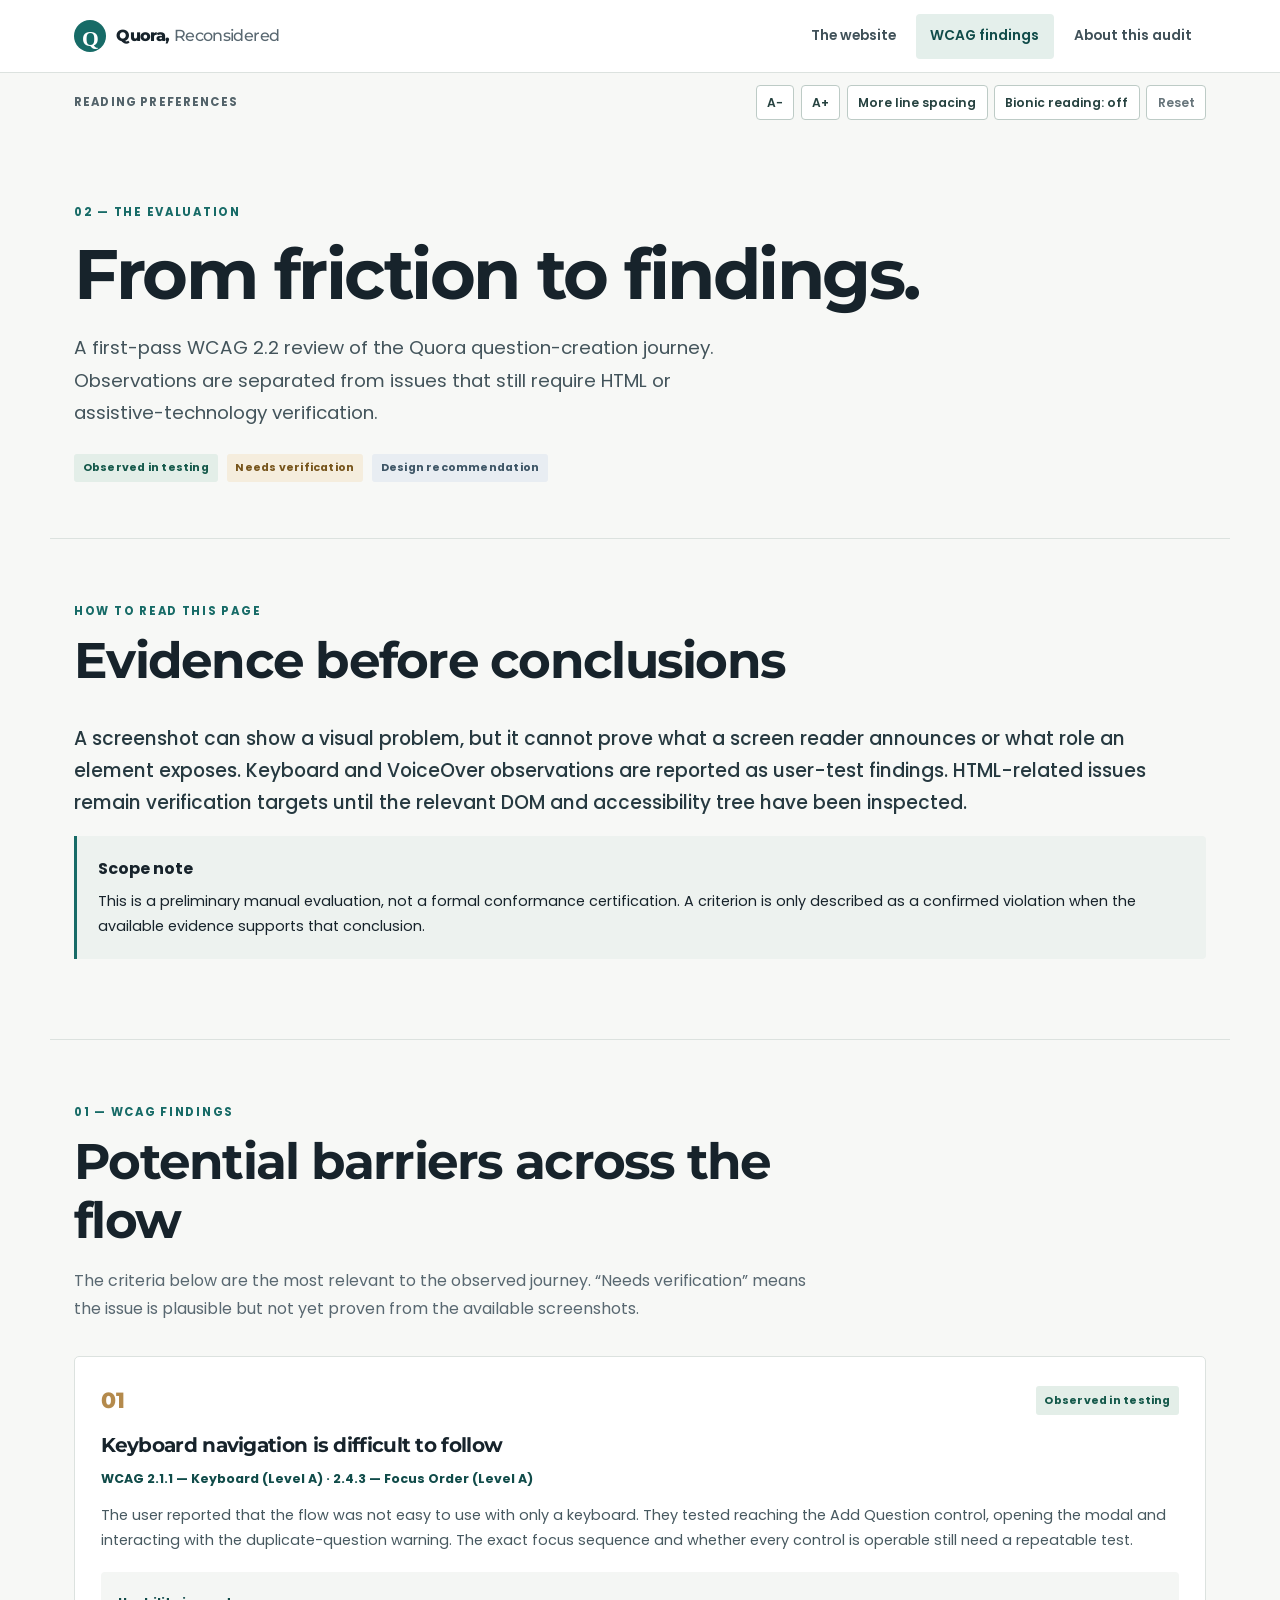
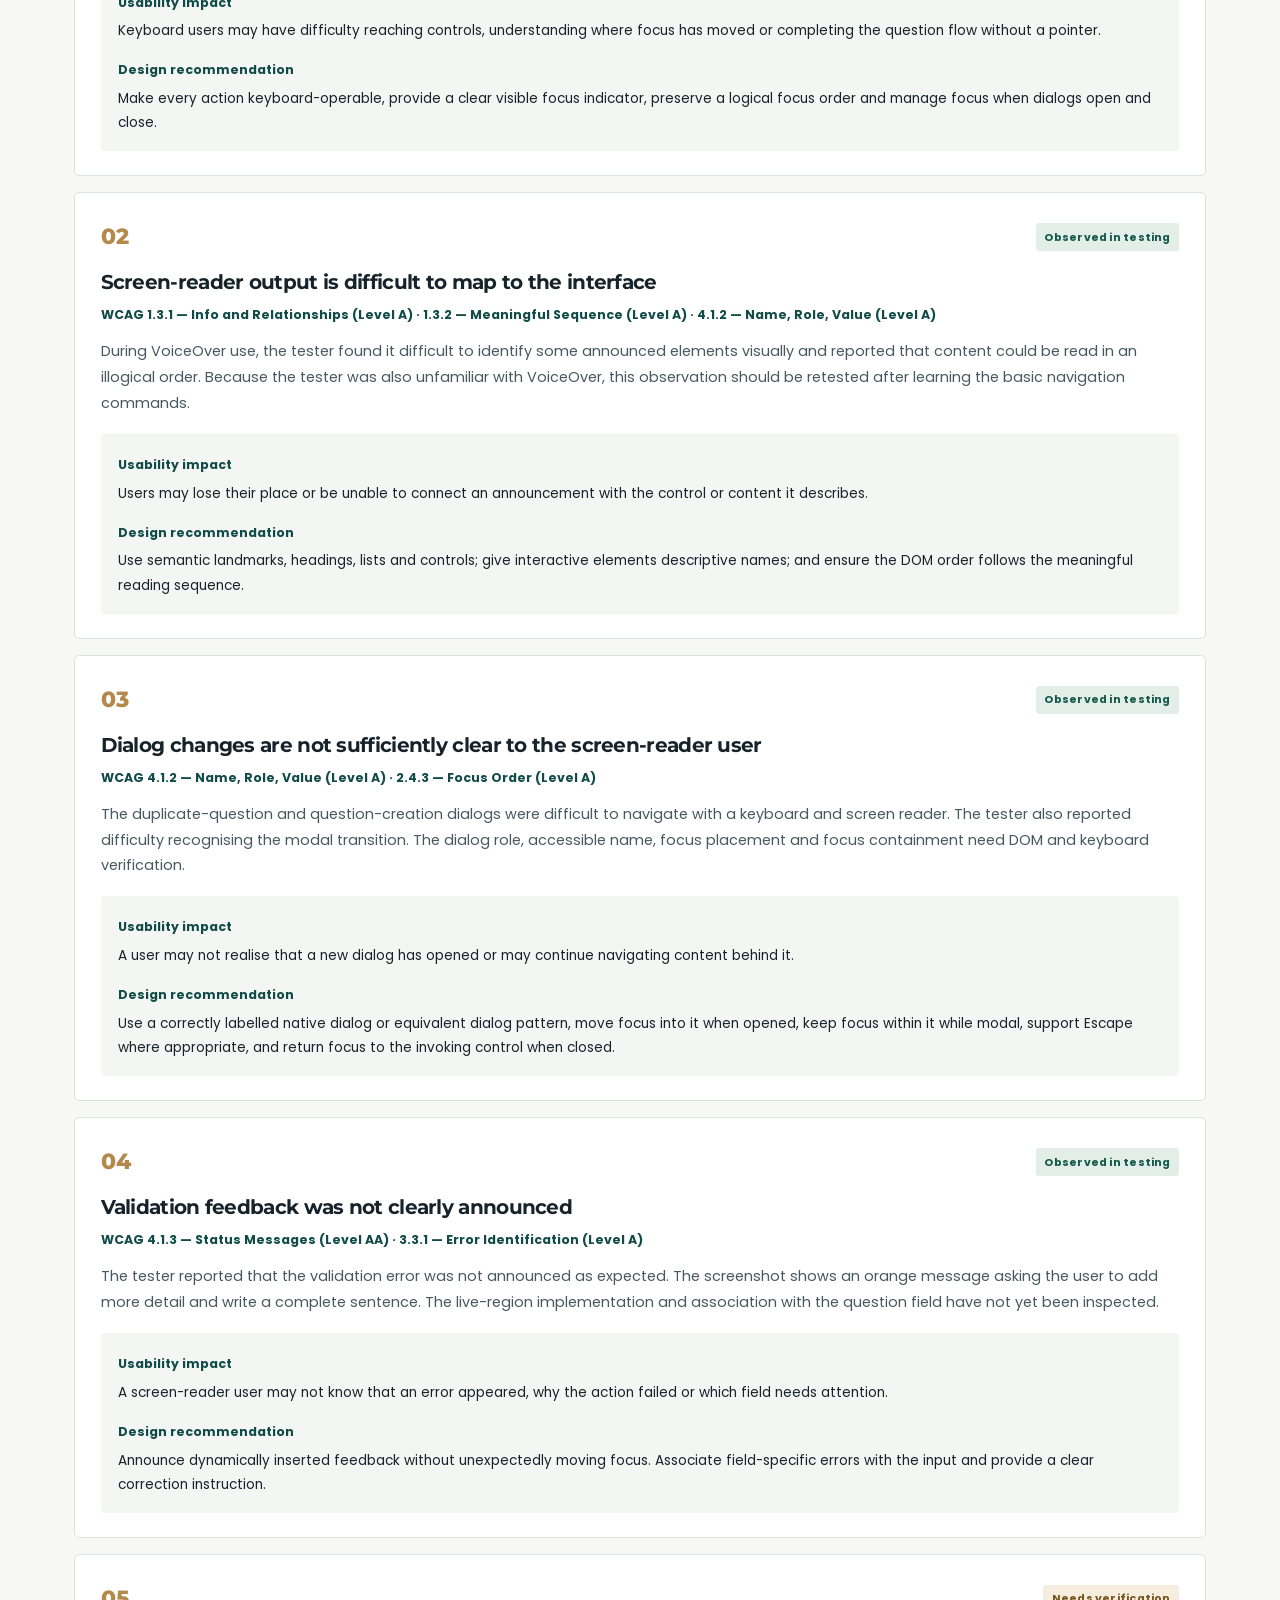
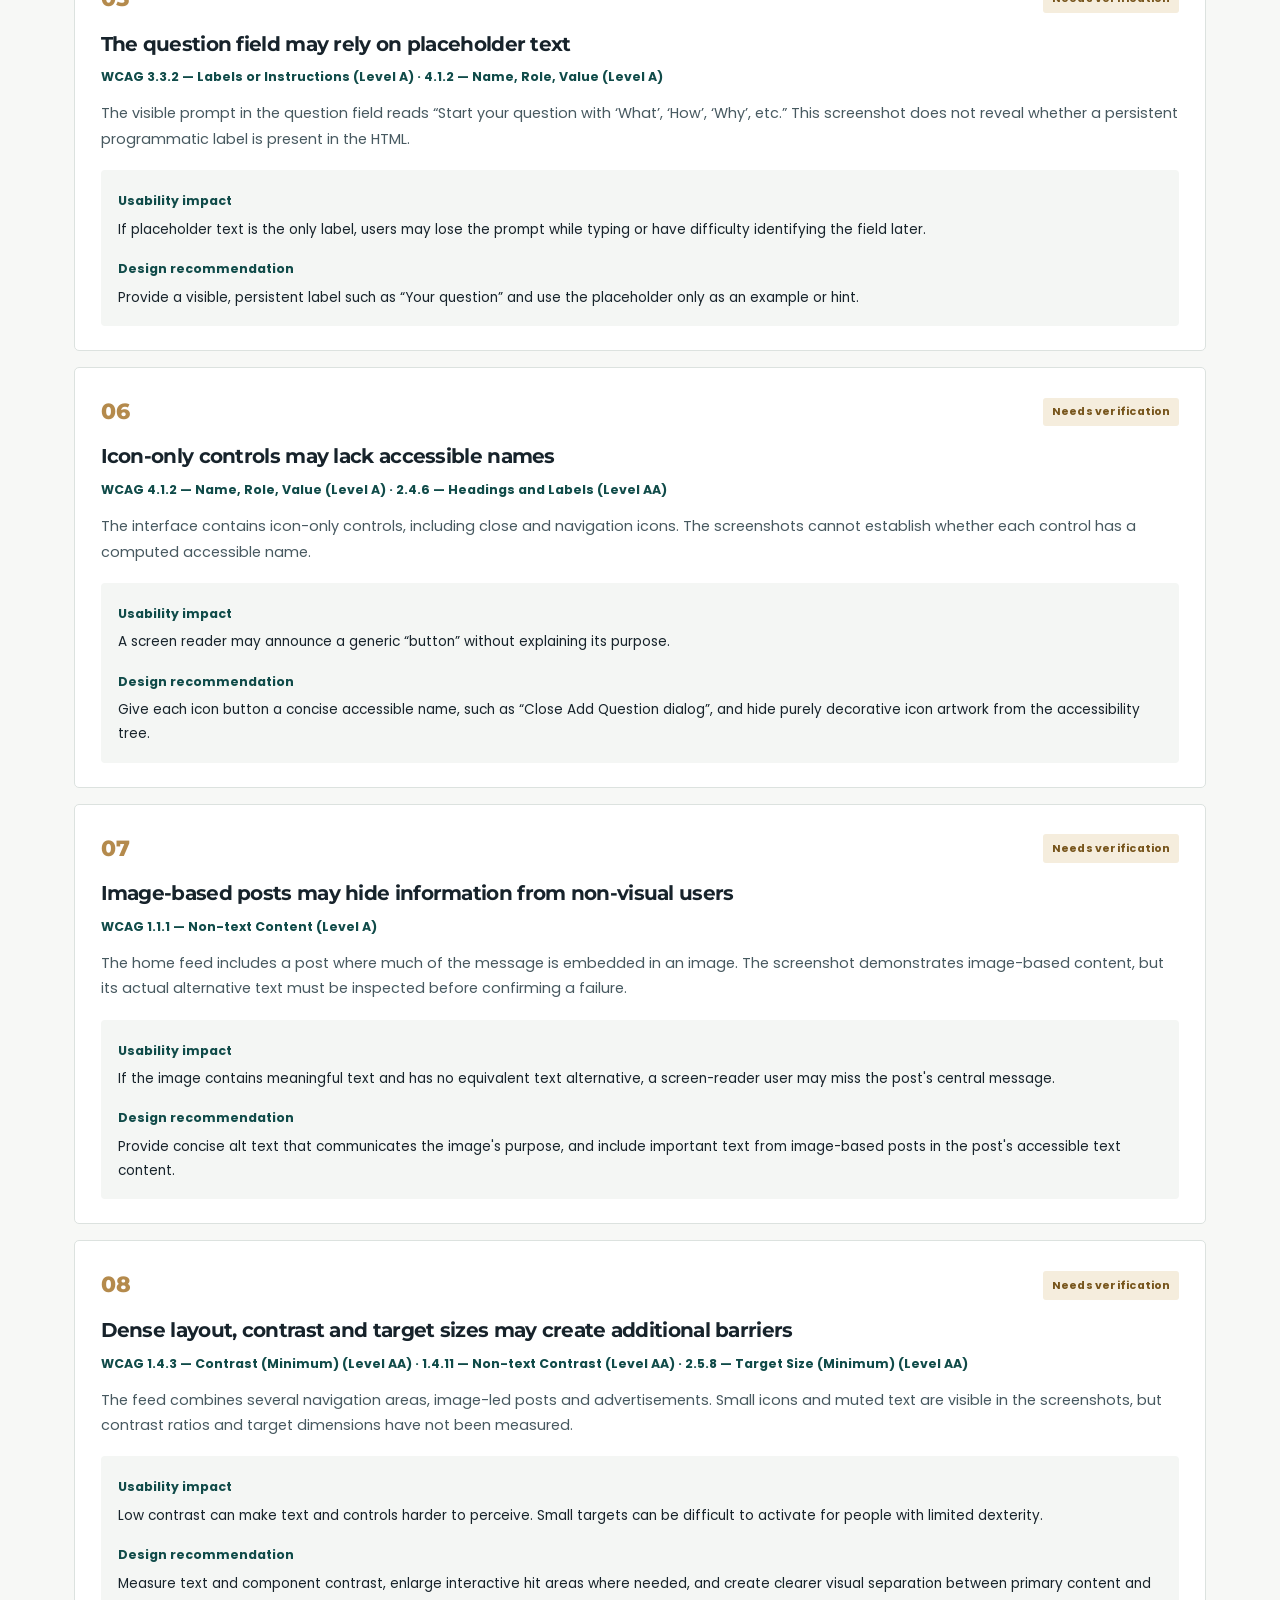
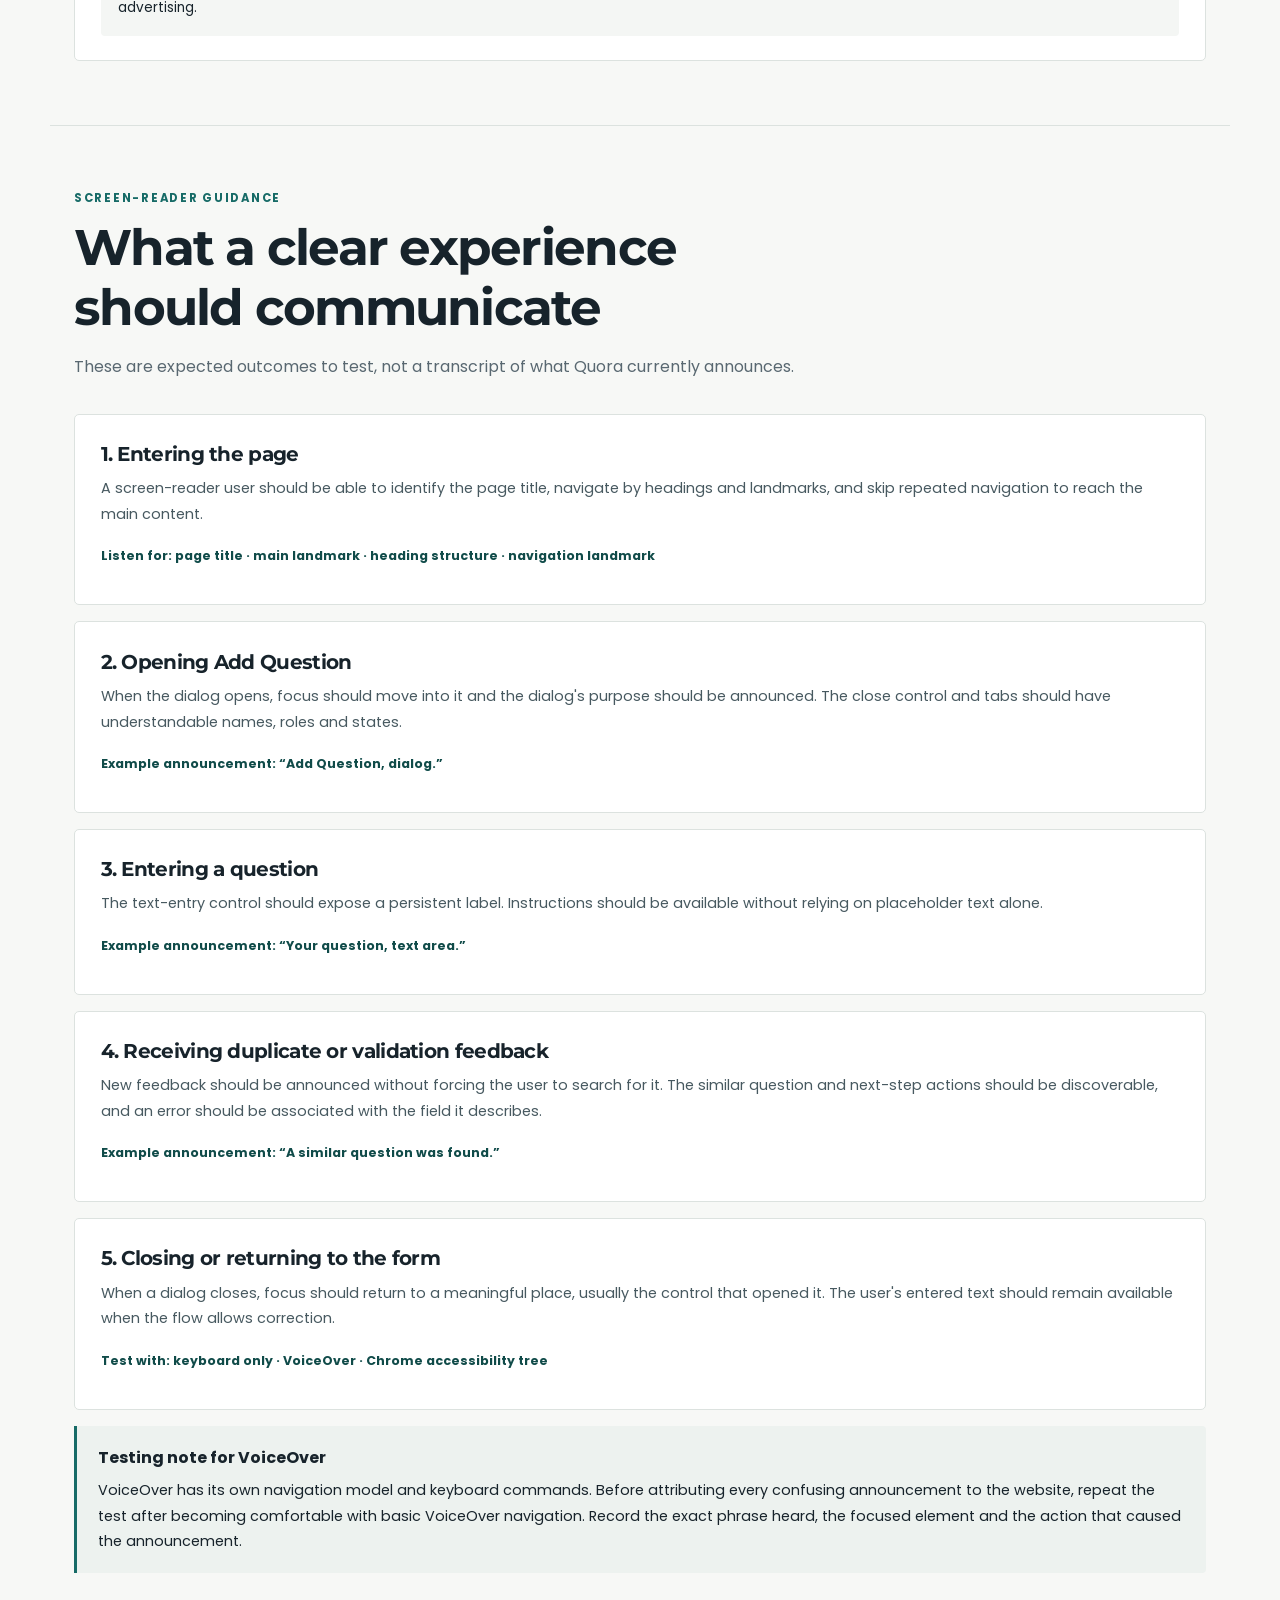
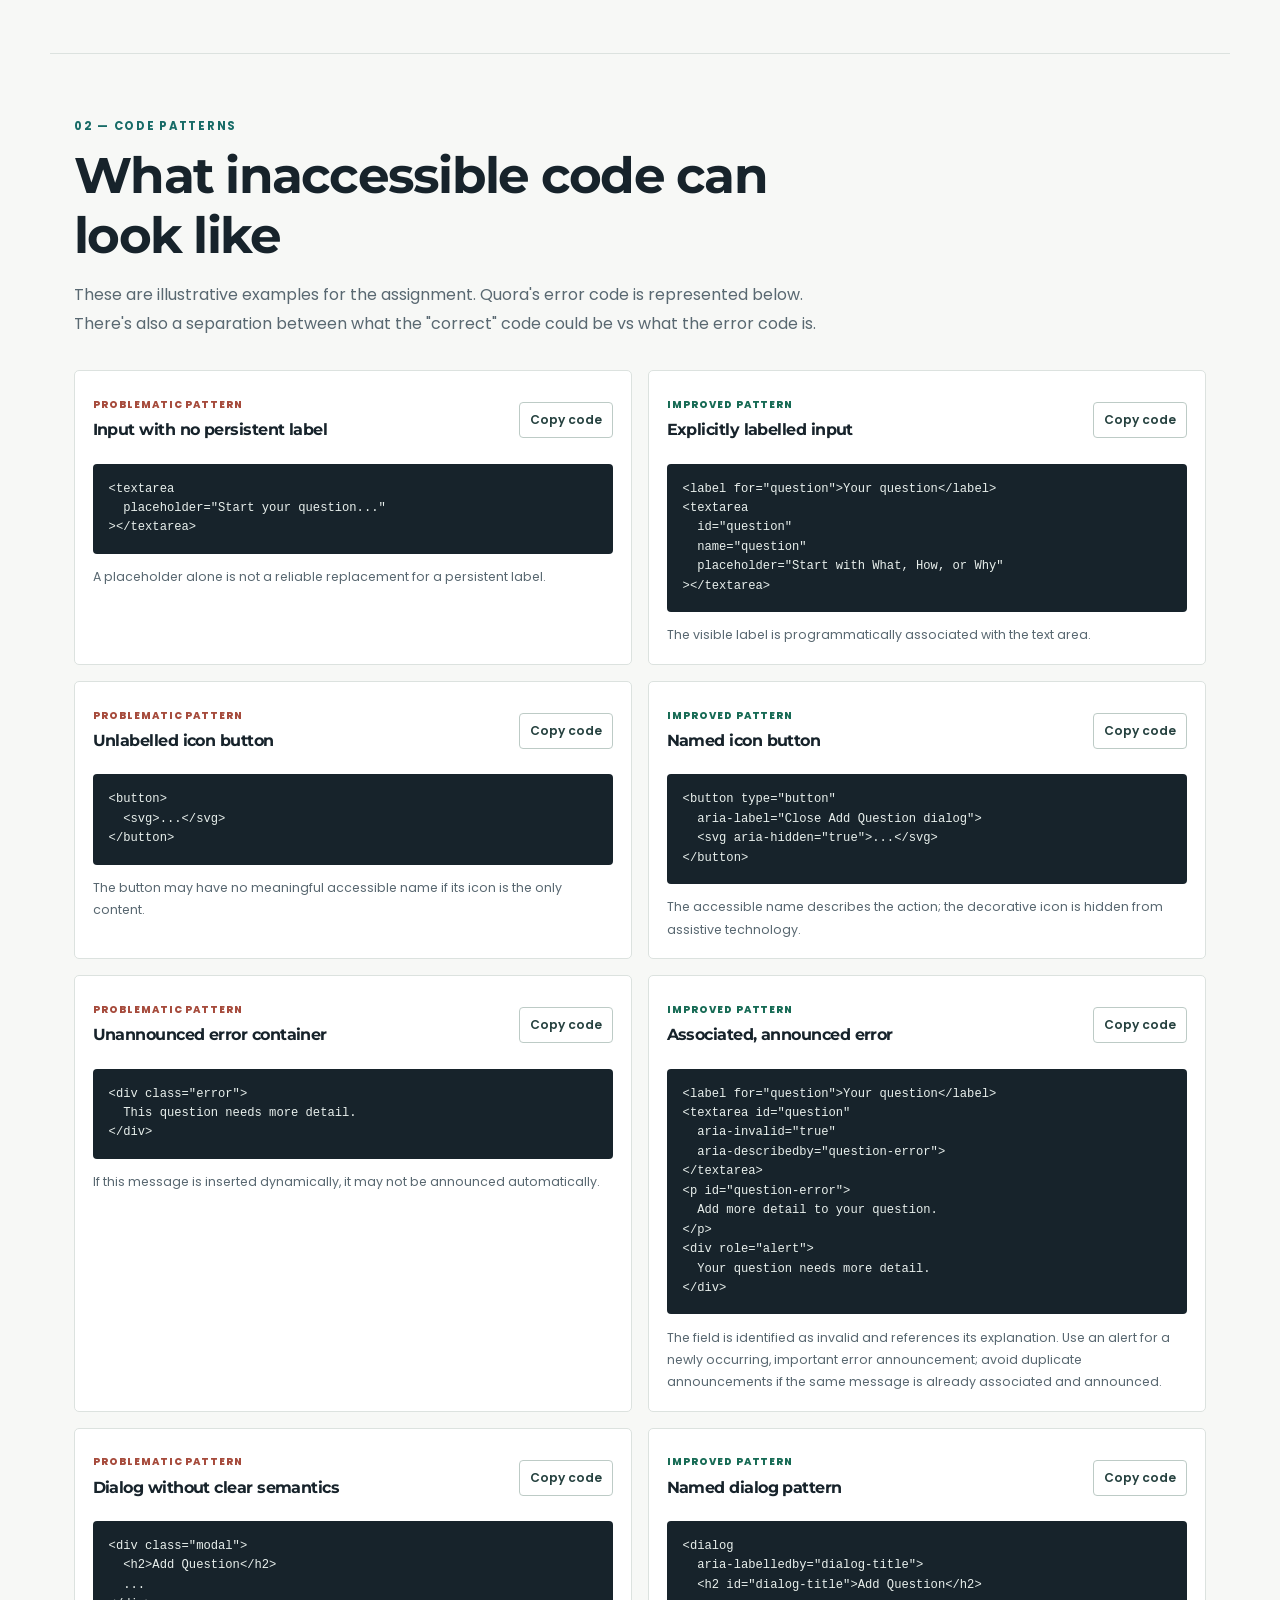
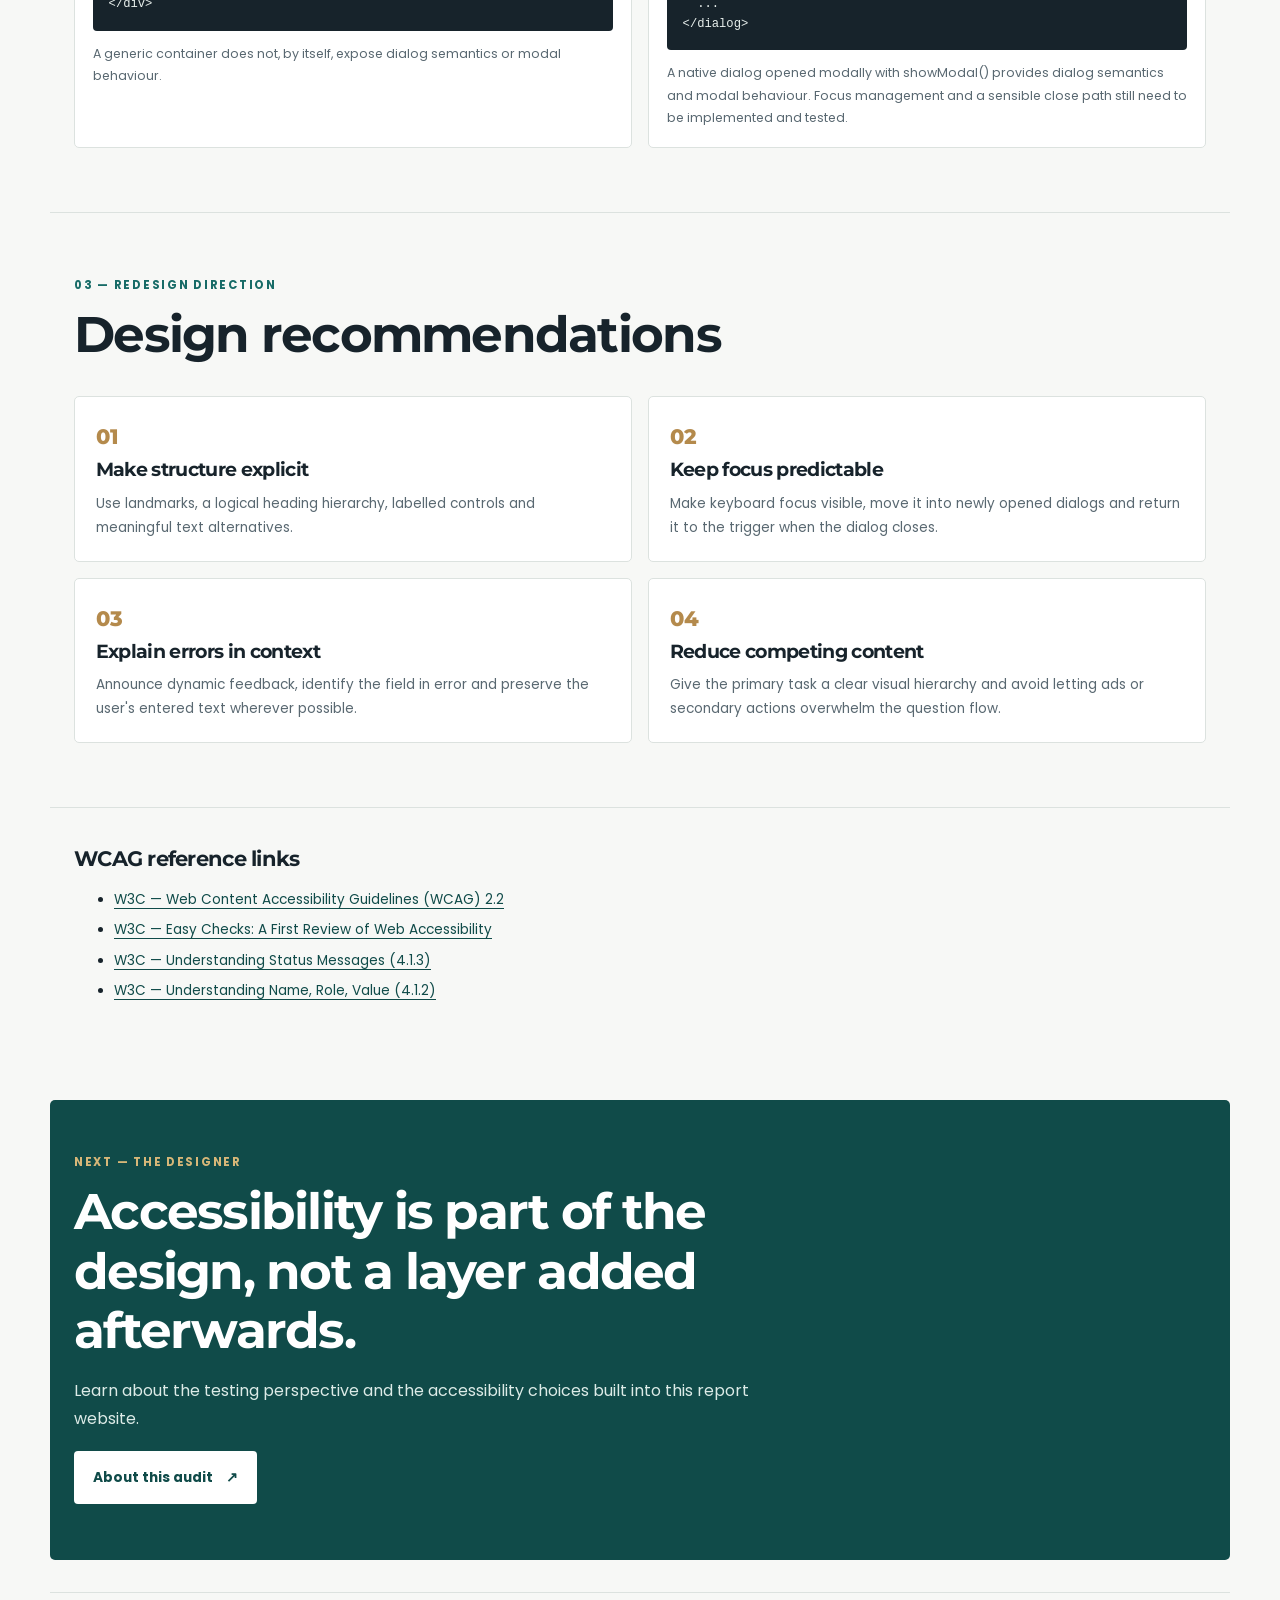
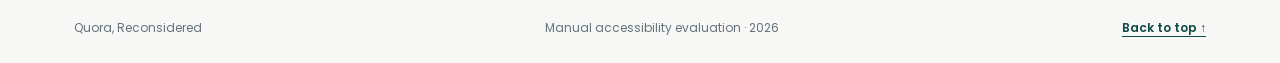
==== commit fc64af42: "Revise section summary for code patterns Updated the section summary to clarify the distinction betw" ====
--- a/guidelines.html
+++ b/guidelines.html
@@ -108,7 +108,7 @@
     </section>
 
     <section class="page-shell section-block" aria-labelledby="code-title">
-      <div class="section-heading"><p class="eyebrow">02 — Code patterns</p><h2 id="code-title">What inaccessible code can look like</h2><p class="section-summary">These are illustrative examples for the assignment. They are not copied from Quora and should not be presented as Quora's actual HTML.</p></div>
+      <div class="section-heading"><p class="eyebrow">02 — Code patterns</p><h2 id="code-title">What inaccessible code can look like</h2><p class="section-summary">These are illustrative examples for the assignment. Quora's error code is represented below. There's also a separation between what the "correct" code could be vs what the error code is. </p></div>
       <div class="code-grid">
         <article class="code-card"><div class="code-heading"><div><span class="code-label bad">Problematic pattern</span><h3>Input with no persistent label</h3></div><button class="copy-button" type="button" data-copy="bad-input">Copy code</button></div><pre><code id="bad-input">&lt;textarea
   placeholder="Start your question..."
